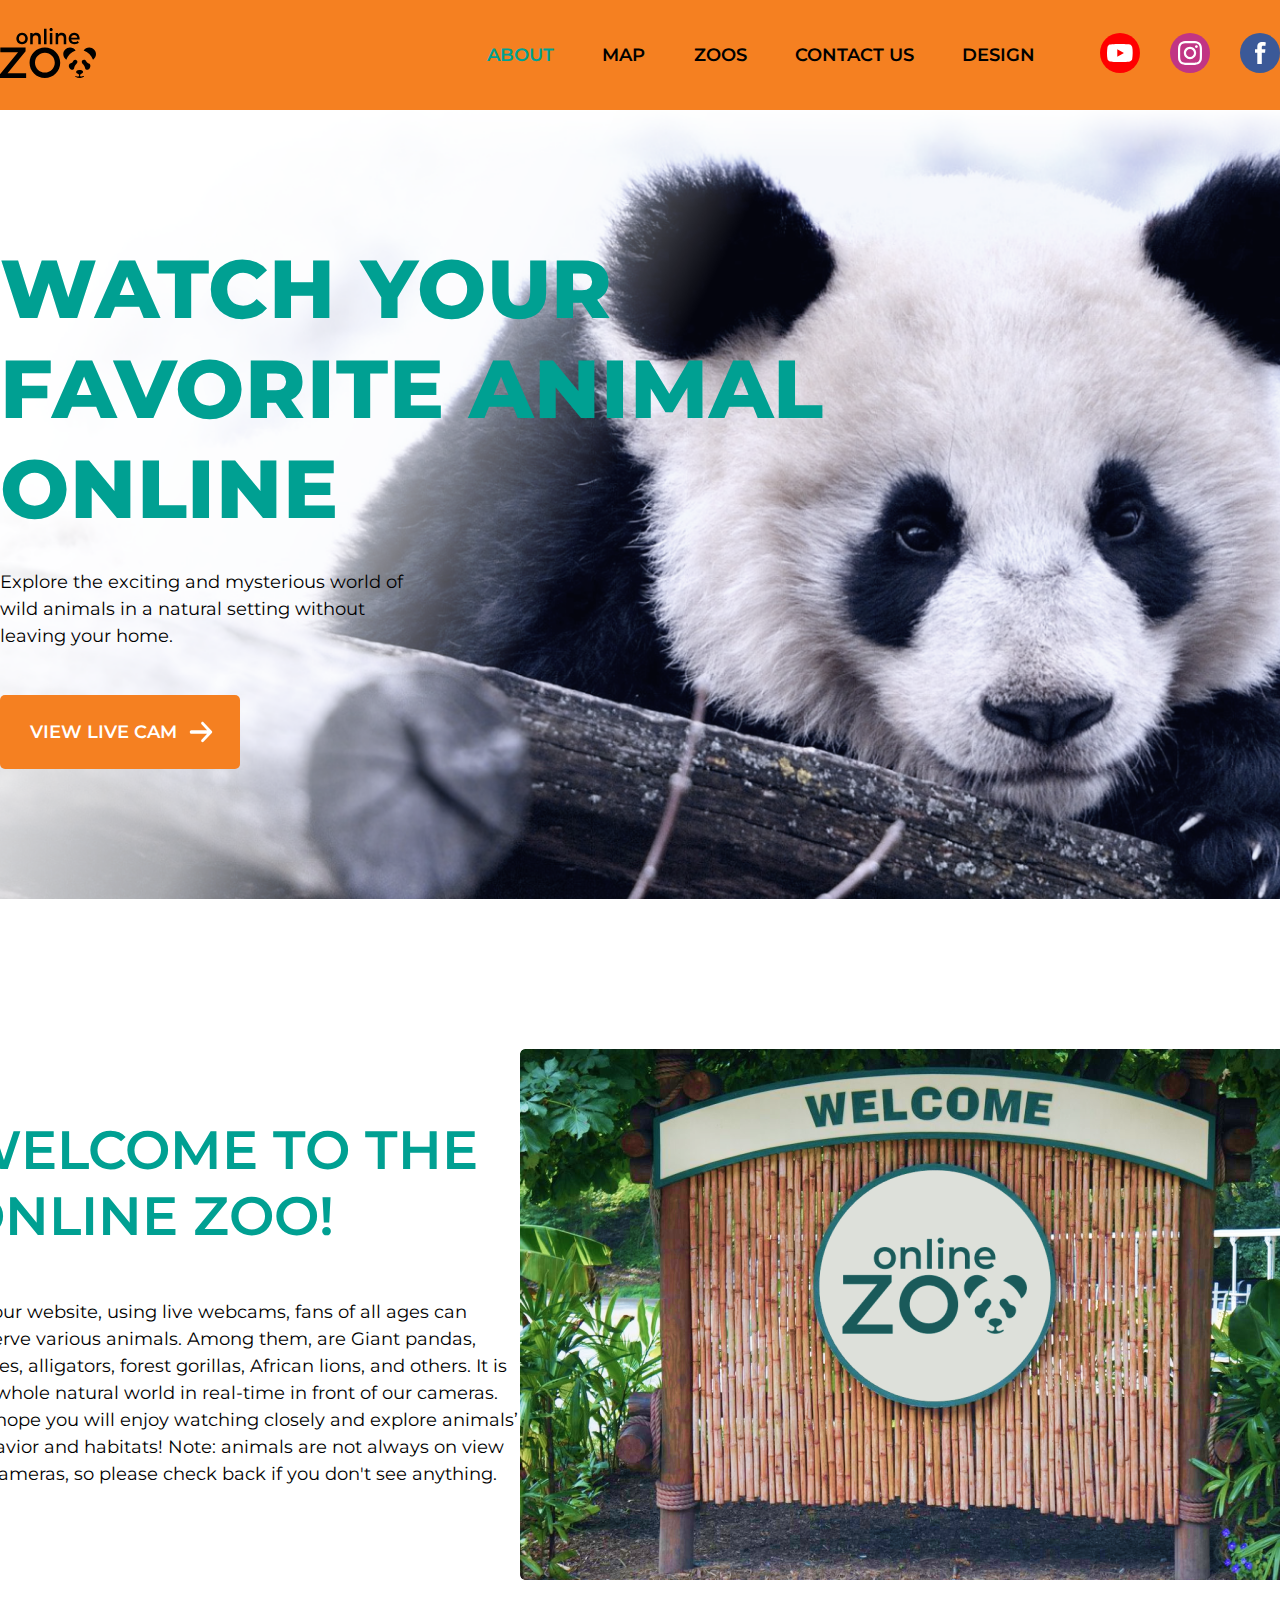
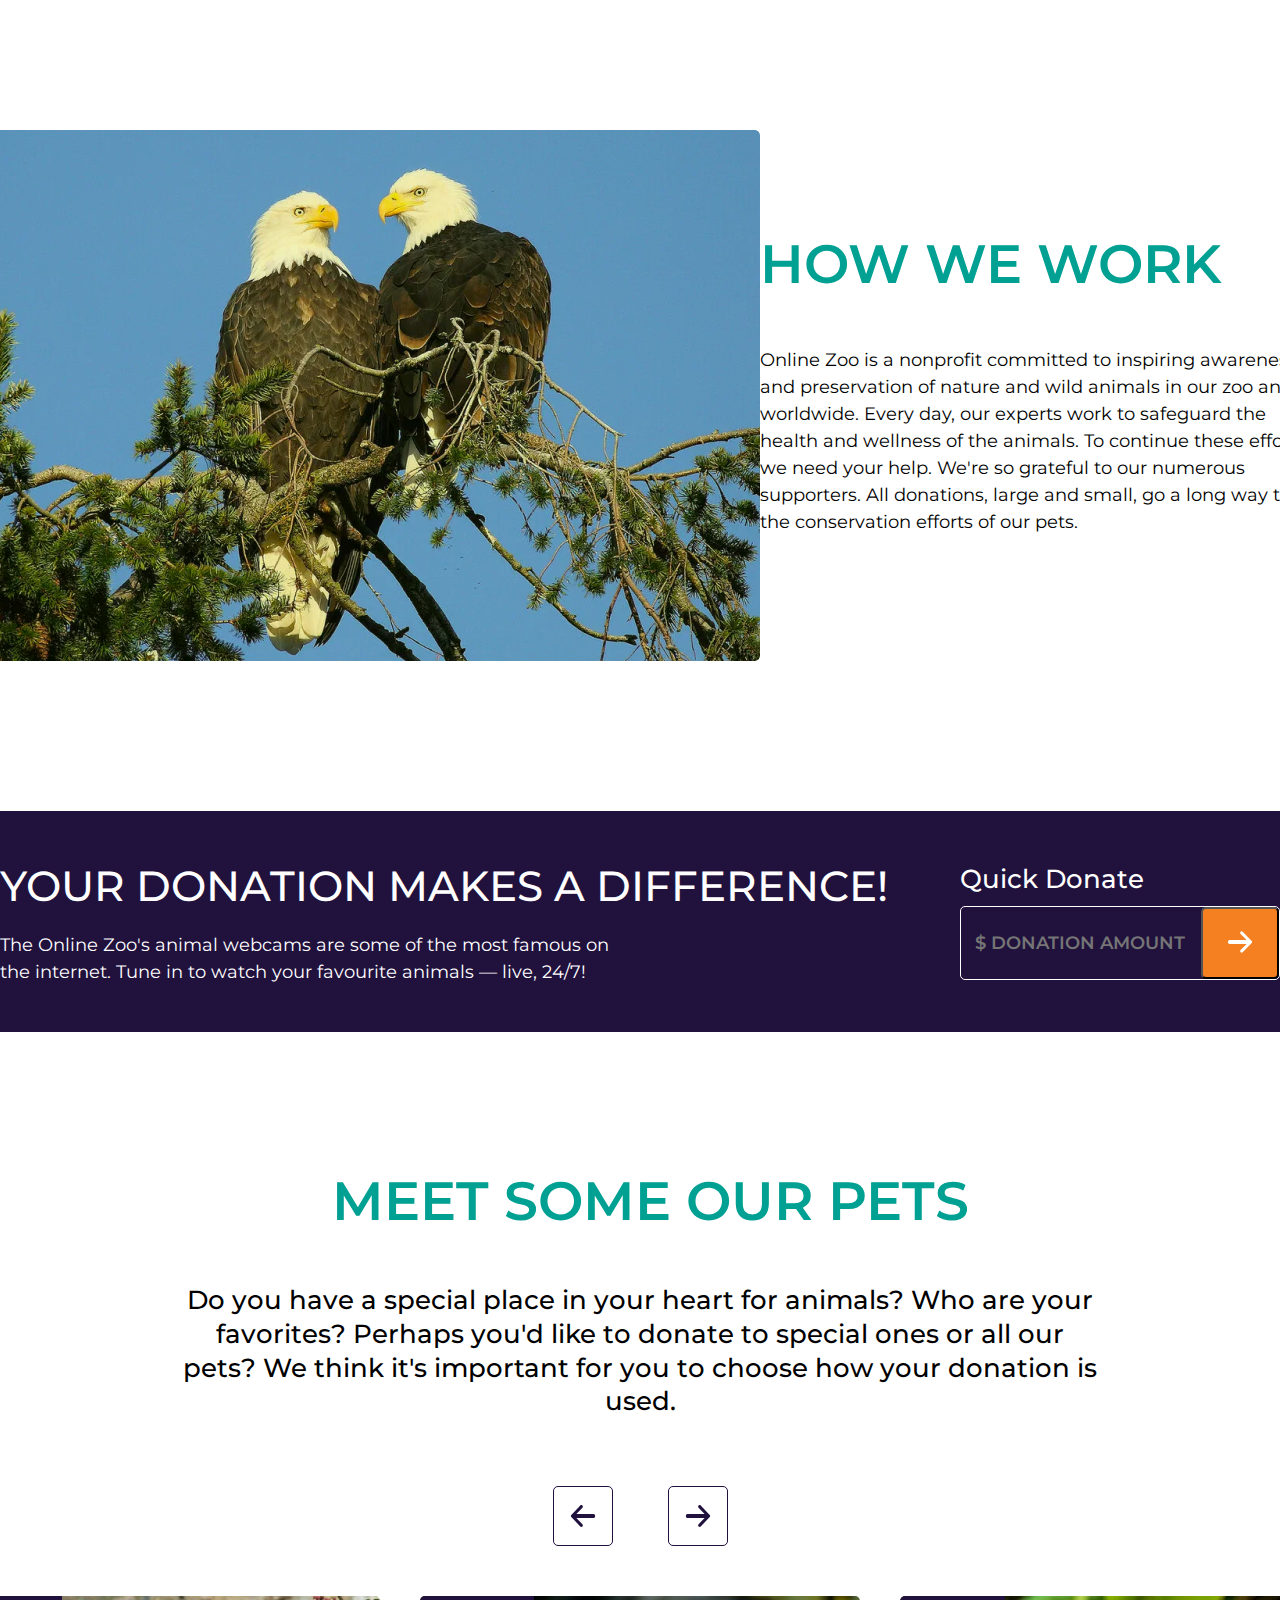
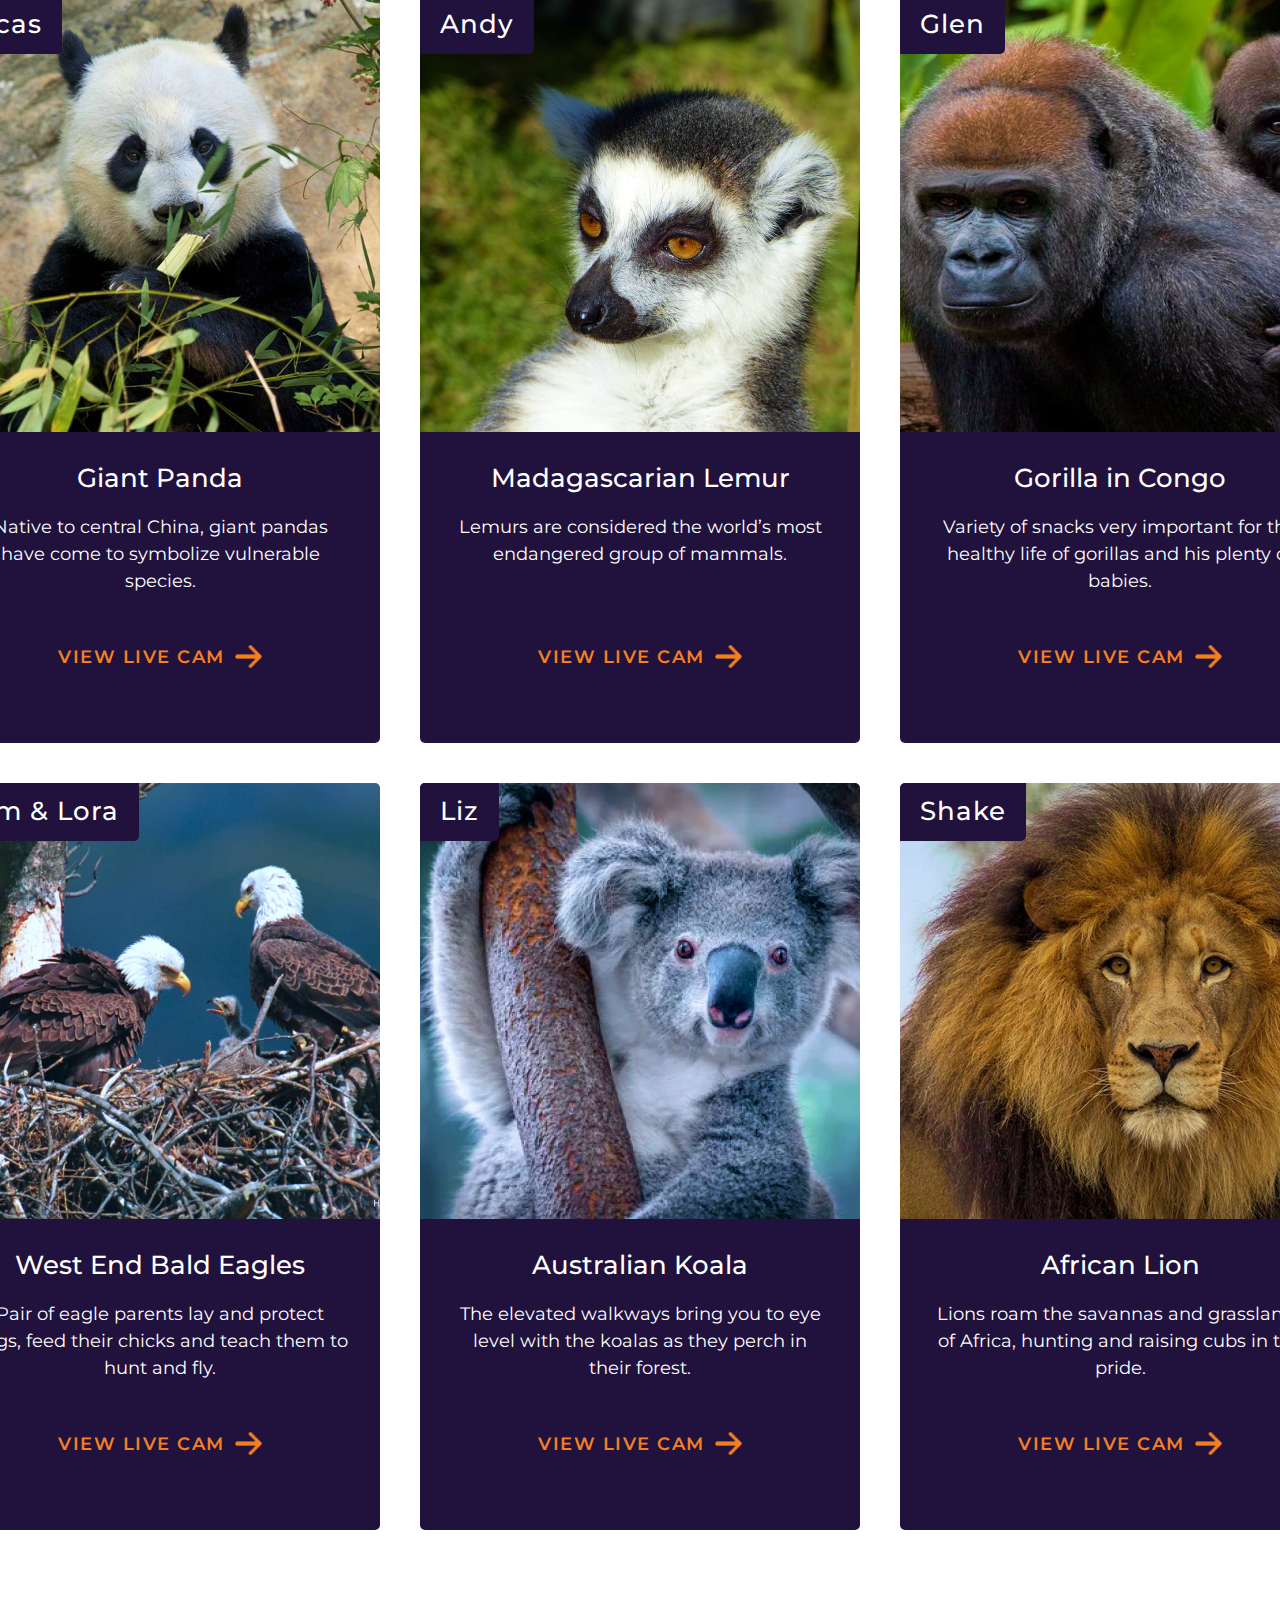
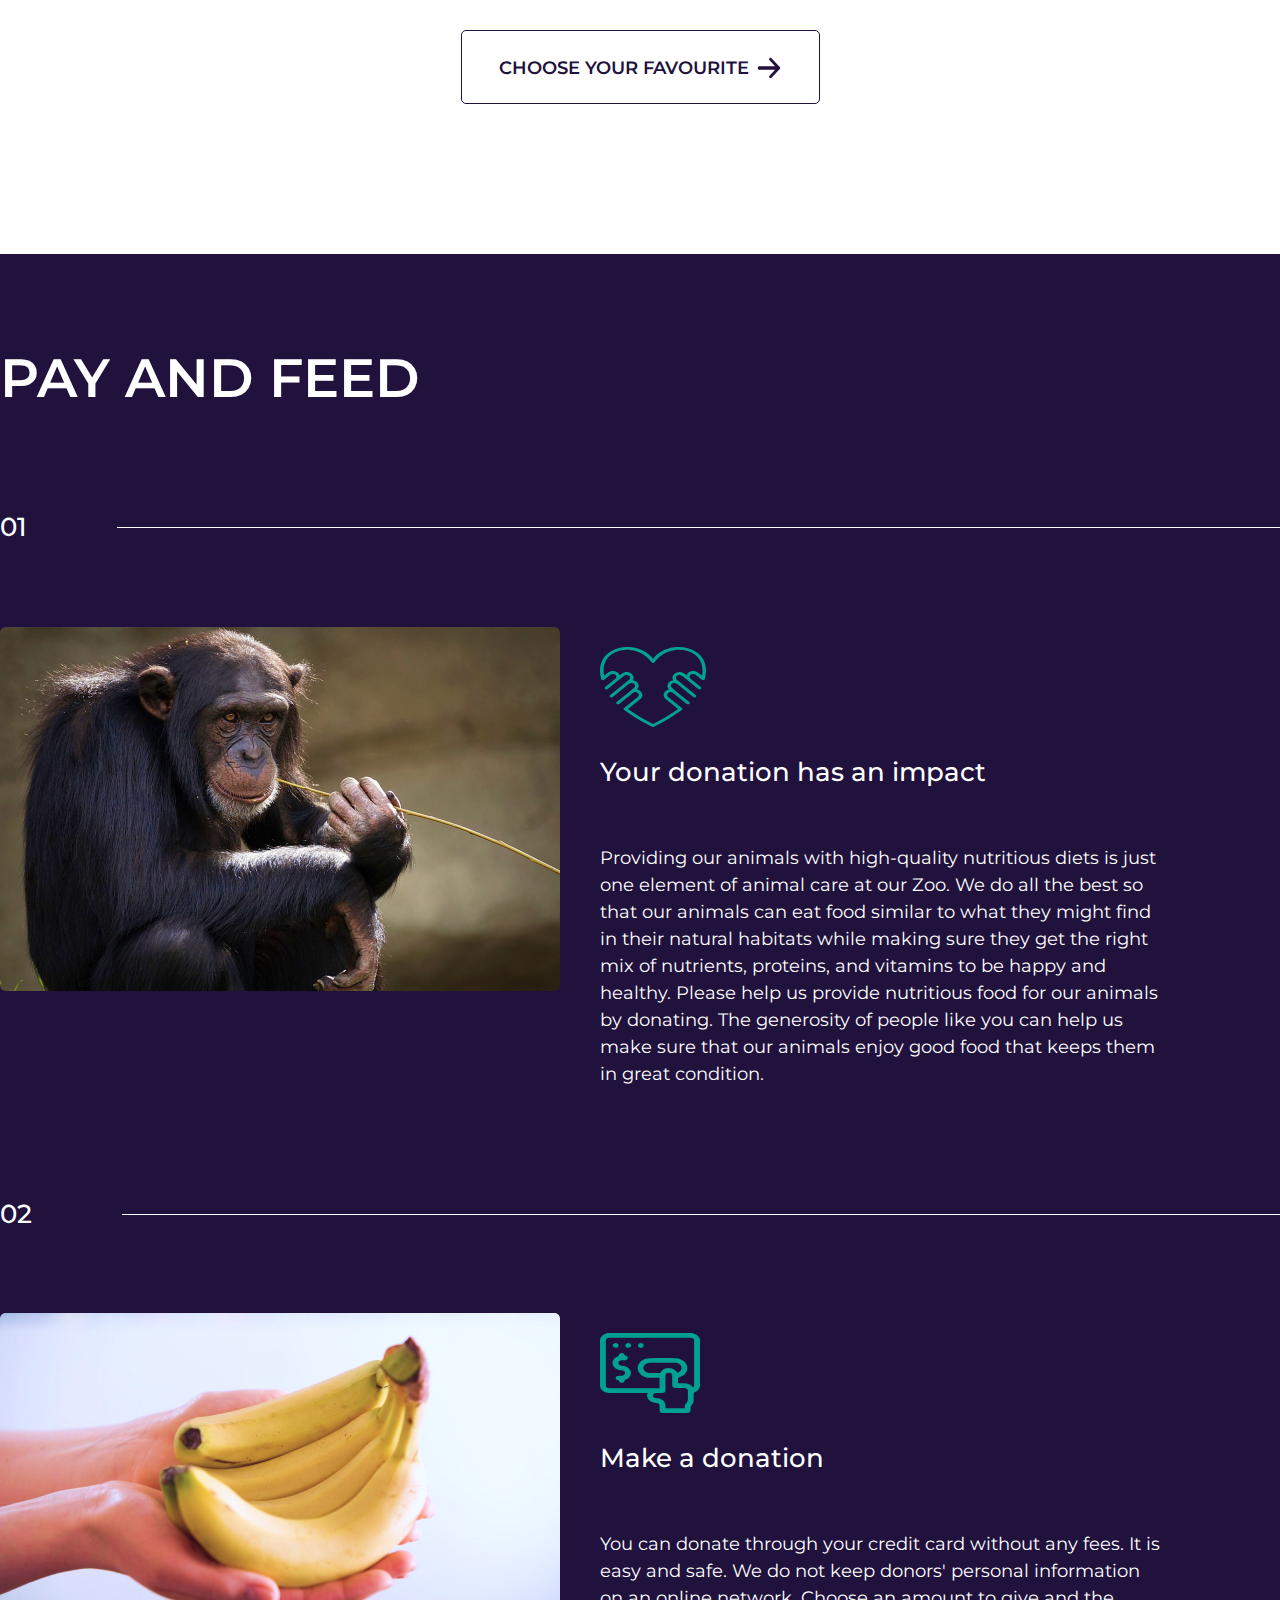
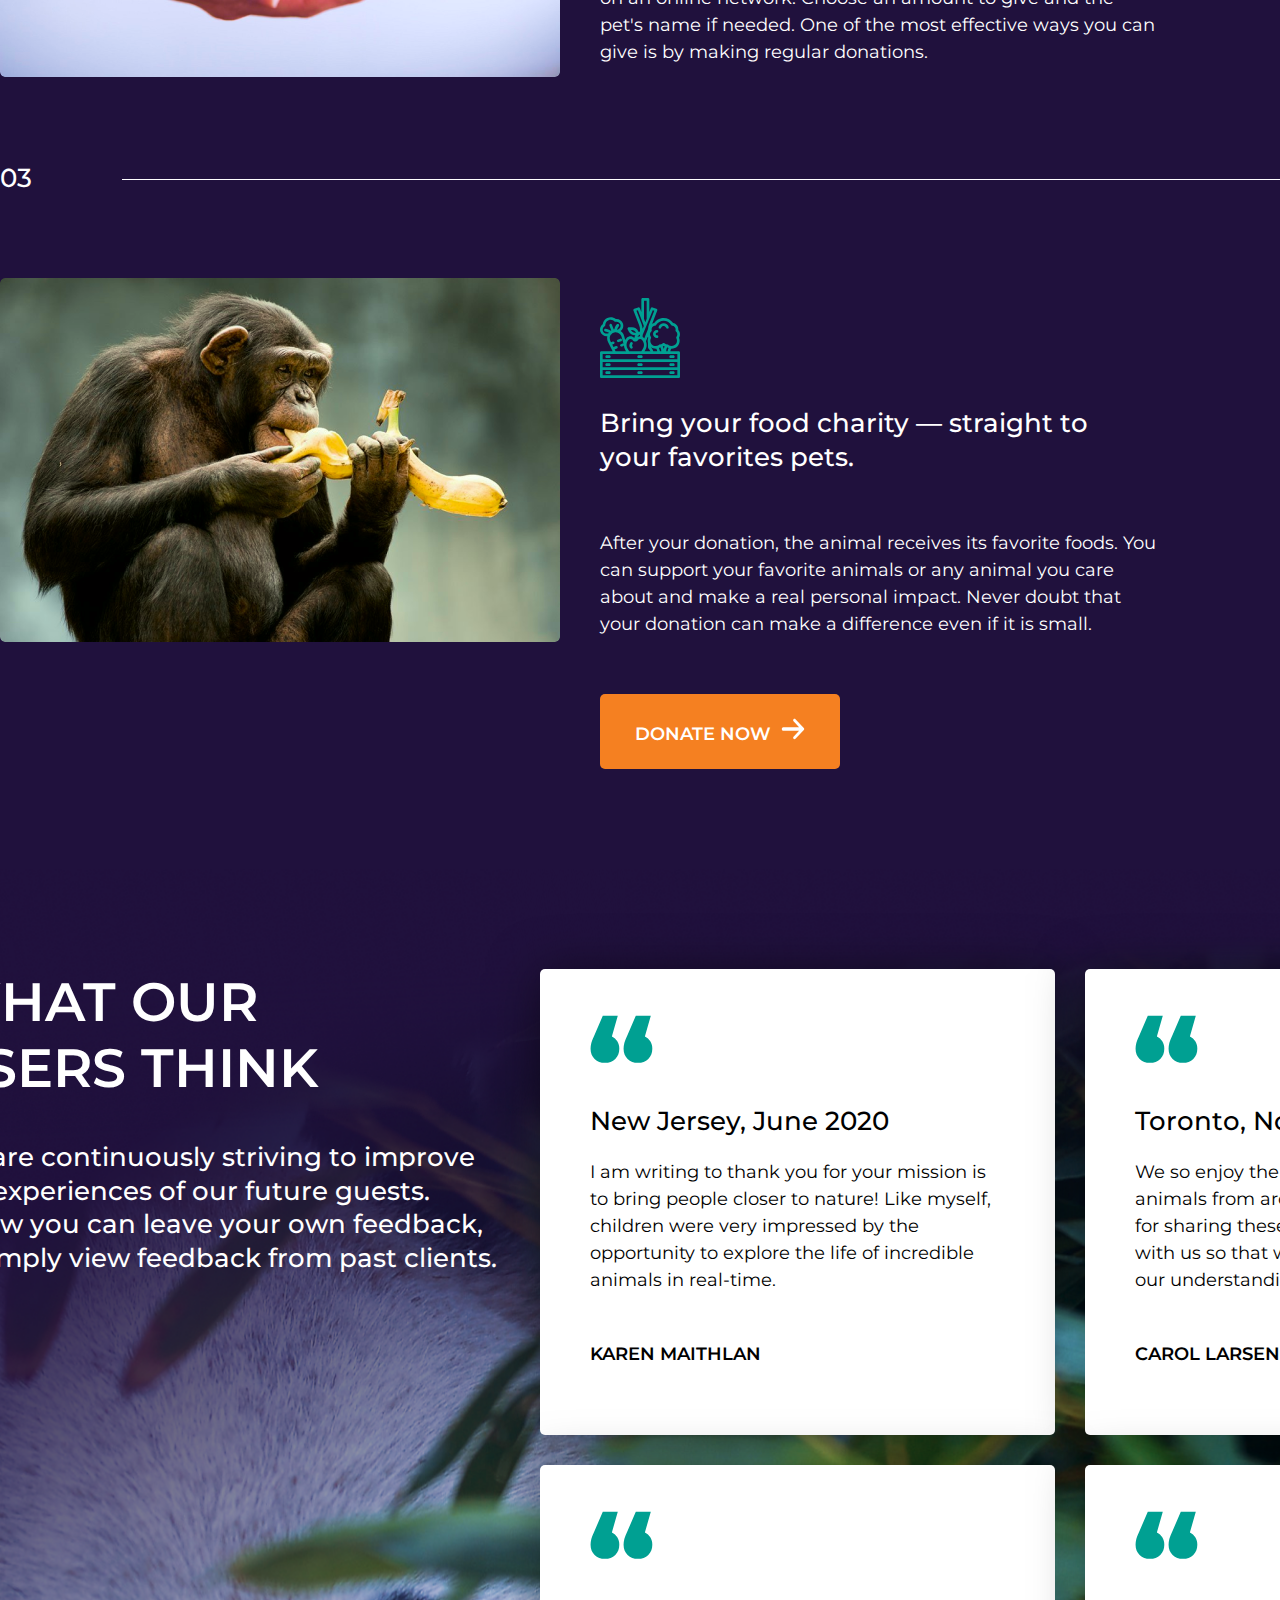
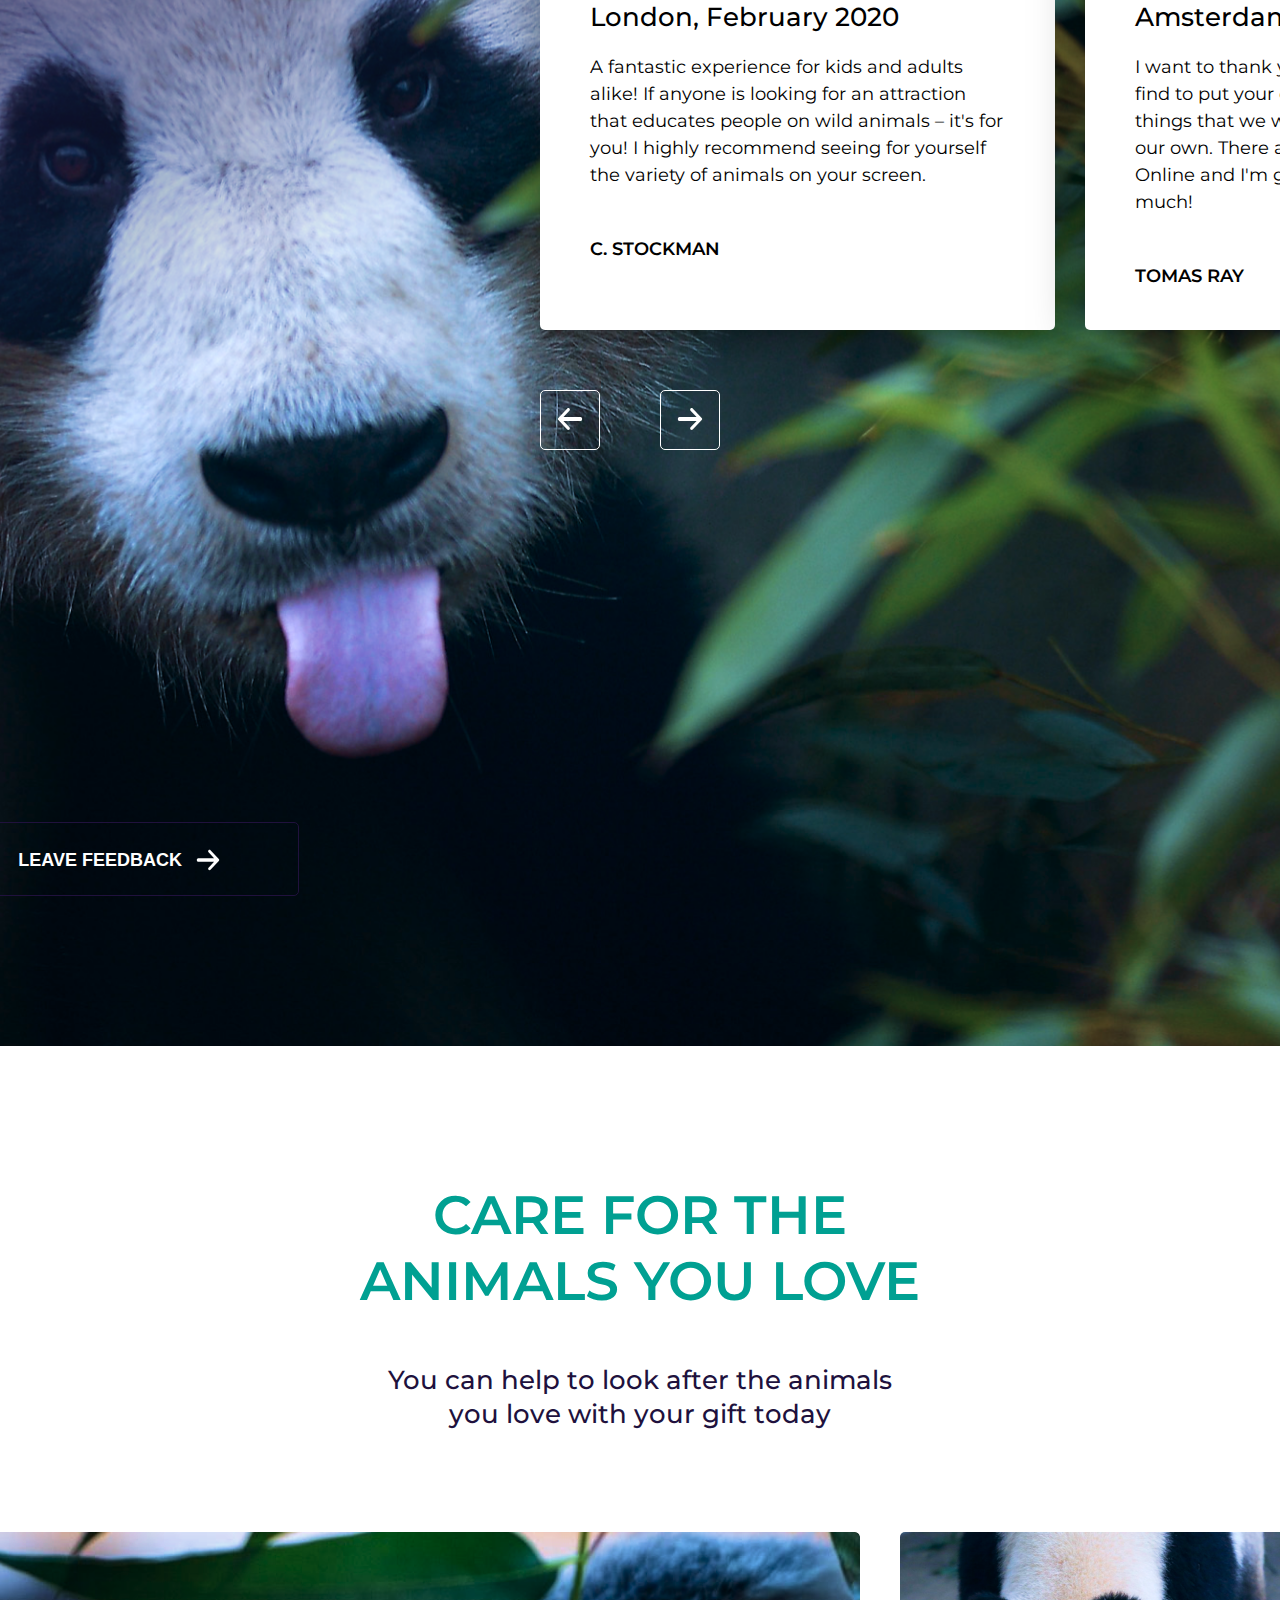
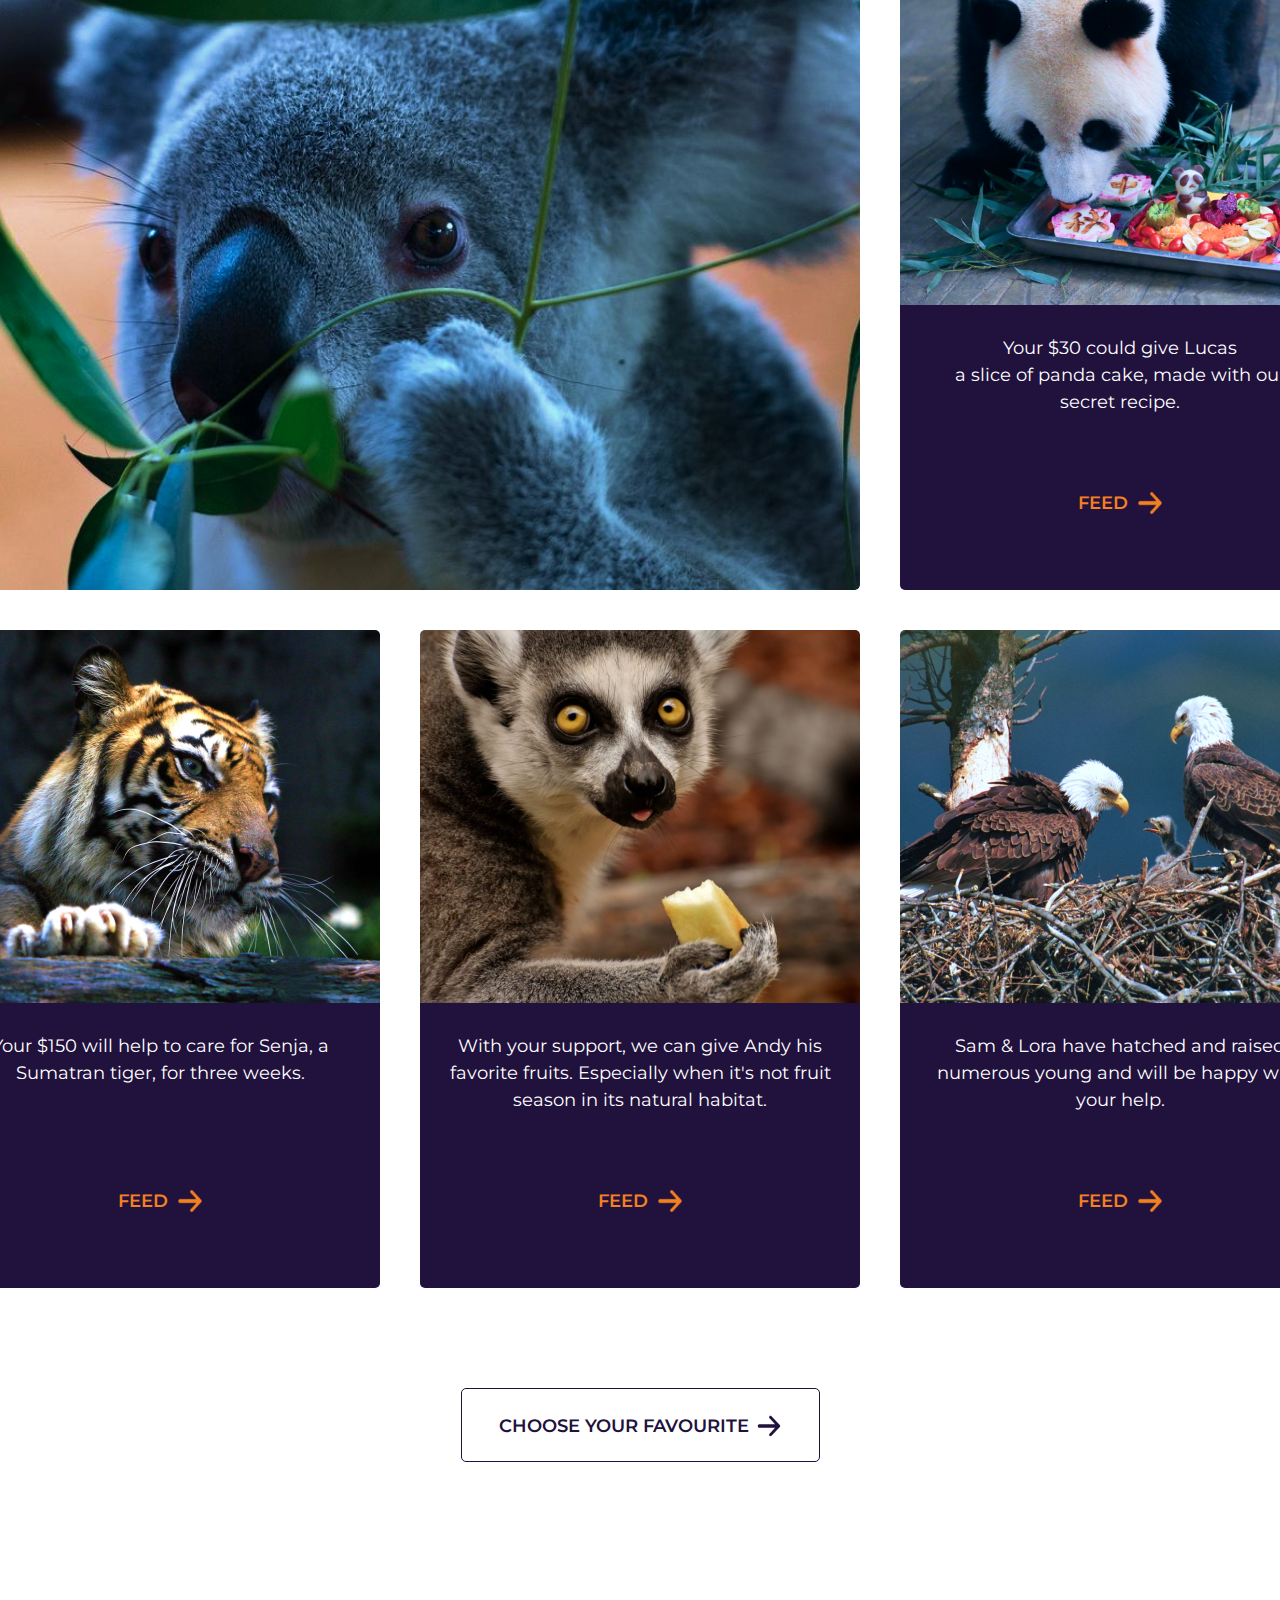
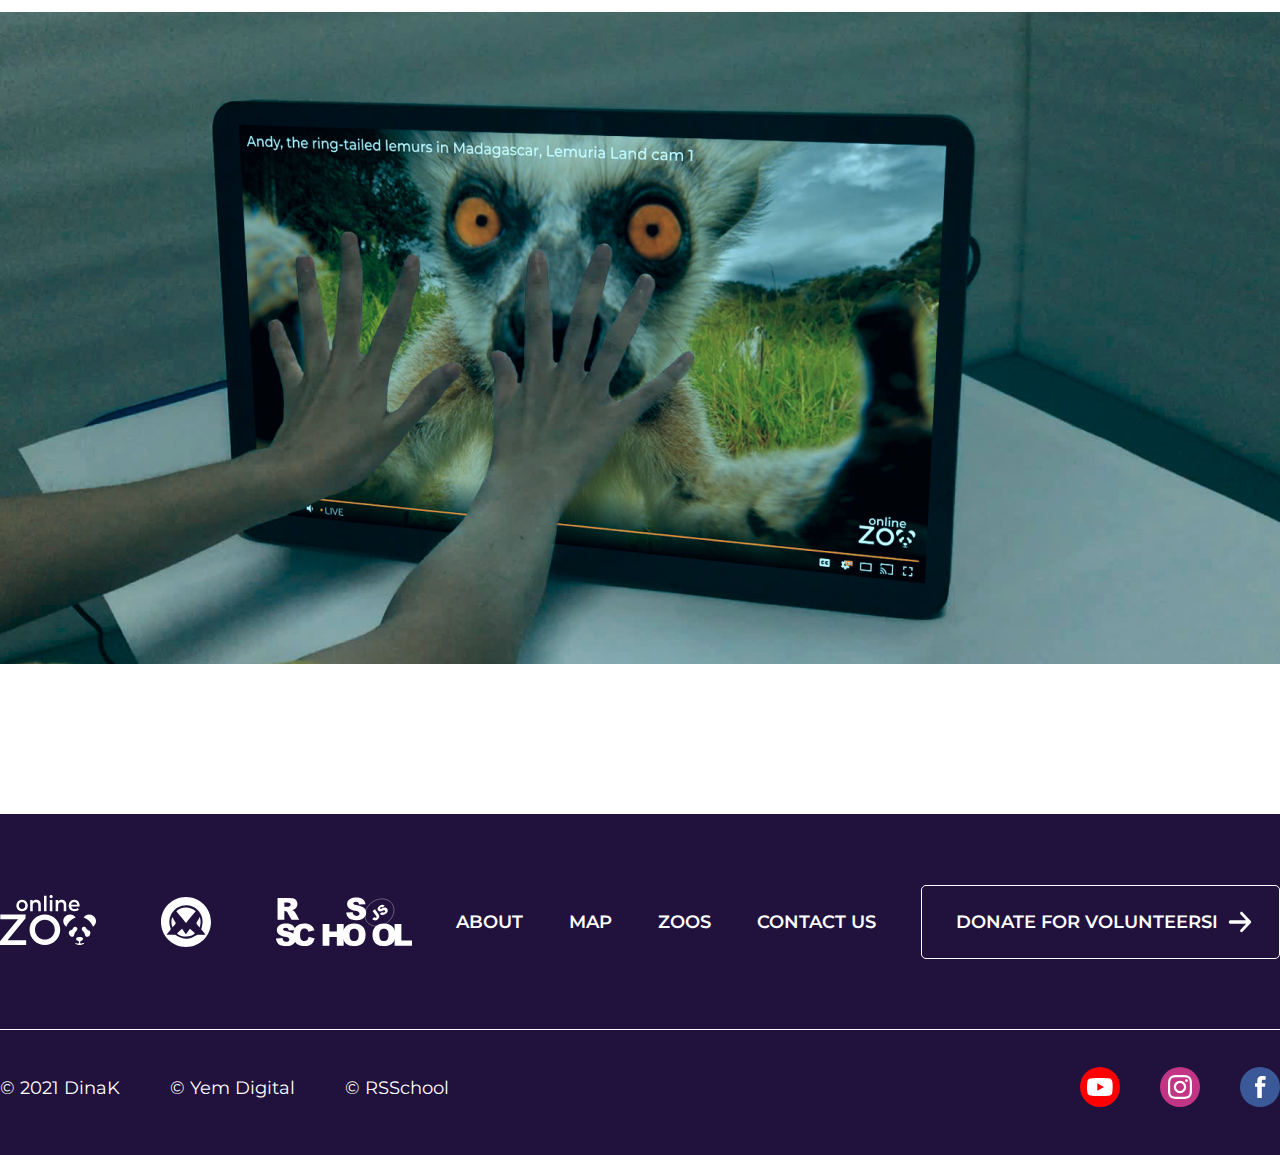
==== index.html @ 67951ae0 "start projeckt" ====
<!DOCTYPE html>
<html lang="en">
<head>
    <meta charset="UTF-8">
    <meta http-equiv="X-UA-Compatible" content="IE=edge">
    <meta name="viewport" content="width=device-width, initial-scale=1.0">
    <title>online-zoo</title>
    <link rel="stylesheet" href="style.css">
    <link href="https://fonts.googleapis.com/css?family=Montserrat:100,100i,200,200i,300,300i,400,400i,500,500i,600,600i,700,700i,800,800i,900,900i&display=swap&subset=cyrillic,cyrillic-ext,latin-ext" rel="stylesheet">
</head>
<body>
    <header class="wrap" id="head">
        <div class="wrapper main_flex flex__jcontent_between flex__align-items_center">
            <div class="logo"><a href="index.html"><img src="assets/Logo.svg" alt="logo-type"></a></div>
            <div class="navigation main_flex flex__jcontent_between flex__align-items_center">
                <nav class="nav-menu">
                    <ul class=" main_flex">
                        <li><a class="active" href="index.html">About</a></li>
                        <li><a href="map.html">map</a></li>
                        <li><a href="zoos.html">Zoos</a></li>
                        <li><a href="contact.html">Contact us</a></li>
                        <li><a href="https://www.figma.com/file/lnK11foY8Aoa6oOlDXovVN/Online-ZOO-Project">Design</a></li>
                    </ul>
                </nav>
                <div class="nav-icons">
                    <ul class="main_flex">
                        <li><a href="https://www.youtube.com/" target="_blank"><img src="assets/YouTube.svg" alt="youtube-icon"></a></li>
                        <li><a href="https://www.instagram.com/" target="_blank"><img src="assets/Instagram.svg" alt="instagram-icon"></a></li>
                        <li><a href="https://www.facebook.com/" target="_blank"><img src="assets/Facebook.svg" alt="facebook-icon"></a></li>
                    </ul>
                </div>
            </div>
            </div>
    </header>


    <section id="favorite-animal-online" class="wrap">
       <div class="wrapper">
           <h1>Online Zoo</h1>
            <h2>Watch your favorite animal online</h2>
            <p class="text-favorite">Explore the exciting and mysterious world of wild animals in a natural setting without leaving your home.</p>
            <a href="zoos.html" class="btn-favorite main_flex__nowrap flex__jcontent_between">VIEW LIVE CAM <img src="assets/arrow-donate.svg" alt="arrow-right"></a>
       </div>
    </section>

    <section id="How-it-works" class="wrap">
        <div class="wrapper">
            <div class="welcome main_flex__nowrap flex__jcontent_between flex__align-items_center">
                <div class="content-work">
                    <h3 class="title-content-work">Welcome to the Online Zoo!</h3>
                    <p class="text-content-work">On our website, using live webcams, fans of all ages can observe various animals. Among them, are Giant pandas, eagles, alligators, forest gorillas, African lions, and others. It is the whole natural world in real-time in front of our cameras. We hope you will enjoy watching closely and explore animals’ behavior and habitats! Note: animals are not always on view on cameras, so please check back if you don't see anything.</p>
                </div>
                <img class="images-welcome" src="assets/welcome.png" alt="welcome">
            </div>
            <div class="work main_flex__nowrap flex__jcontent_between flex__align-items_center">
                <img class="images-work" src="assets/work.png" alt="work">
                <div class="content-work">
                    <h3 class="title-content-work">How we work</h3>
                    <p class="text-content-work">Online Zoo is a nonprofit committed to inspiring awareness and preservation of nature and wild animals in our zoo and worldwide. Every day, our experts work to safeguard the health and wellness of the animals. To continue these efforts, we need your help. We're so grateful to our numerous supporters. All donations, large and small, go a long way to the conservation efforts of our pets.</p>
                </div>
            </div>
        </div>
    </section>

    <section id="donation" class="wrap">
        <div class="wrapper main_flex flex__jcontent_between flex__align-items_center">
            <div class="content-donation main_flex_column">
                <h2 class="title-text-donation">Your donation makes a difference!</h2>
                <p class="content-text-donation">The Online Zoo's animal webcams are some of the most famous on the internet. Tune in to watch your favourite animals — live, 24/7!</p>
            </div>
            <div class="form-donation">
                <h3 class="title-form-donation">Quick Donate</h3>
                <form action="" class="form-donation-input main_flex__nowrap flex__align-items_center">
                    <input type="number" placeholder="$ Donation Amount" name="donate">
                    <button><img src="assets/arrow-donate.svg" alt="arrow-right-donation"></button>
                </form>
            </div>
        </div>
    </section>

    <section id="meet-some" class="wrap">
        <div class="wrapper">
            <div class="text-content main_flex_column flex__align-items_center">
                <h2 class="title-content-meet-some">meet some our Pets</h2>
                <p class="text-content-meet-some">Do you have a special place in your heart for animals? Who are your favorites? Perhaps you'd like to donate to special ones or all our pets? We think it's important for you to choose how your donation is used. </p>
            </div>
            <div class="arrows-nav main_flex flex__jcontent_between">
                <button class="btn-left-mett-some btn-mett-some"><img src="assets/arrow-left-white.svg" alt="arrow left"></button>
                <button class="btn-left-mett-some btn-mett-some"><img src="assets/arrow-right-white.svg" alt="arrow-right"></button>
            </div>
            <div class="content-slide">
                <div class="first-row main_flex__nowrap">
                    <div class="animal-card">
                        <div class="photo-animal">
                            <h4 class="name-animal">Lucas</h4>
                        </div>
                        <div class="content-animal main_flex_column flex__align-items_center">
                            <h4 class="title-content-animal">Giant Panda</h4>
                            <p class="text-content-animal">Native to central China, giant pandas have come to symbolize vulnerable species.</p>
                            <a href="#meet-some" class="link-camera">VIEW LIVE CAM<img src="assets/arrow-right-view.png" alt="arrow-right-view"></a>
                        </div>
                    </div>
                    <div class="animal-card">
                        <div class="photo-animal">
                            <h4 class="name-animal">Andy</h4>
                        </div>
                        <div class="content-animal main_flex_column flex__align-items_center">
                            <h4 class="title-content-animal">Madagascarian Lemur</h4>
                            <p class="text-content-animal">Lemurs are considered the world’s most endangered group of mammals.</p>
                            <a href="#meet-some" class="link-camera">VIEW LIVE CAM<img src="assets/arrow-right-view.png" alt="arrow-right-view"></a>
                        </div>
                    </div>
                    <div class="animal-card">
                        <div class="photo-animal">
                            <h4 class="name-animal">Glen</h4>
                        </div>
                        <div class="content-animal main_flex_column flex__align-items_center">
                            <h4 class="title-content-animal">Gorilla in Congo </h4>
                            <p class="text-content-animal">Variety of snacks very important for the healthy life of gorillas and his plenty of babies.</p>
                            <a href="#meet-some" class="link-camera">VIEW LIVE CAM<img src="assets/arrow-right-view.png" alt="arrow-right-view"></a>
                        </div>
                    </div>
                    <div class="animal-card">
                        <div class="photo-animal">
                            <h4 class="name-animal">Mike</h4>
                        </div>
                        <div class="content-animal main_flex_column flex__align-items_center">
                            <h4 class="title-content-animal">Chinese Alligator</h4>
                            <p class="text-content-animal">From nose to tail, belly to back, hard scales protect this petite alligator.</p>
                            <a href="#meet-some" class="link-camera">VIEW LIVE CAM<img src="assets/arrow-right-view.png" alt="arrow-right-view"></a>
                        </div>
                    </div>
                </div>
                <div class="second-row main_flex__nowrap">
                    <div class="animal-card">
                        <div class="photo-animal">
                            <h4 class="name-animal">Sam & Lora</h4>
                        </div>
                        <div class="content-animal main_flex_column flex__align-items_center">
                            <h4 class="title-content-animal">West End Bald Eagles</h4>
                            <p class="text-content-animal">Pair of eagle parents lay and protect eggs, feed their chicks and teach them to hunt and fly.</p>
                            <a href="#meet-some" class="link-camera">VIEW LIVE CAM<img src="assets/arrow-right-view.png" alt="arrow-right-view"></a>
                        </div>
                    </div>
                    <div class="animal-card">
                        <div class="photo-animal">
                            <h4 class="name-animal">Liz</h4>
                        </div>
                        <div class="content-animal main_flex_column flex__align-items_center">
                            <h4 class="title-content-animal">Australian Koala</h4>
                            <p class="text-content-animal">The elevated walkways bring you to eye level with the koalas as they perch in their forest.</p>
                            <a href="#meet-some" class="link-camera">VIEW LIVE CAM<img src="assets/arrow-right-view.png" alt="arrow-right-view"></a>
                        </div>
                    </div>
                    <div class="animal-card">
                        <div class="photo-animal">
                            <h4 class="name-animal">Shake</h4>
                        </div>
                        <div class="content-animal main_flex_column flex__align-items_center">
                            <h4 class="title-content-animal">African Lion</h4>
                            <p class="text-content-animal">Lions roam the savannas and grasslands of Africa, hunting and raising cubs in the pride.</p>
                            <a href="#meet-some" class="link-camera">VIEW LIVE CAM<img src="assets/arrow-right-view.png" alt="arrow-right-view"></a>
                        </div>
                    </div>
                    <div class="animal-card">
                        <div class="photo-animal">
                            <h4 class="name-animal">Senja</h4>
                        </div>
                        <div class="content-animal main_flex_column flex__align-items_center">
                            <h4 class="title-content-animal">Sumatran</h4>
                            <p class="text-content-animal">Sumatran Tigers are the smallest of the five sub-species, and are found in Indonesia.</p>
                            <a href="#meet-some" class="link-camera">VIEW LIVE CAM<img src="assets/arrow-right-view.png" alt="arrow-right-view"></a>
                        </div>
                    </div>
                </div>
            </div>
            <a href="map.html" class="link-choose-favor main_flex__nowrap flex__jcontent_center flex__align-items_center">choose your favourite<img src="assets/arrow-right-white.svg" alt="arrow-right"></a>
        </div>
    </section> 

    <section id="Pay-and-feed" class="wrap">
        <div class="wrapper main_flex_column">
            <h2 class="title-pay-and-feed">PAY AND FEED</h2>
            <div class="number-donate main_flex__nowrap flex__align-items_center">
                <div class="number">01</div>
                <div class="line-donate flex__flex-grow_01"></div>
            </div>
            <div class="donate-block-1 main_flex flex__jcontent_between">
                <div class="photo-pay-donate"></div>
                <div class="content-pay-donate main_flex_column flex__align-items_start">
                    <div class="icon-pay-donate"><img src="assets/vector-pay-donate1.svg" alt="serdce"></div>
                    <h4 class="title-pay-donate">Your donation has an impact</h4>
                    <p class="text-pay-donate">Providing our animals with high-quality nutritious diets is just one element of animal care at our Zoo. We do all the best so that our animals can eat food similar to what they might find in their natural habitats while making sure they get the right mix of nutrients, proteins, and vitamins to be happy and healthy. Please help us provide nutritious food for our animals by donating. The generosity of people like you can help us make sure that our animals enjoy good food that keeps them in great condition.</p>
                </div>
            </div>

            <div class="number-donate main_flex__nowrap flex__align-items_center">
                <div class="number">02</div>
                <div class="line-donate flex__flex-grow_01"></div>
            </div>
            <div class="donate-block-2 main_flex flex__jcontent_between">
                <div class="photo-pay-donate"></div>
                <div class="content-pay-donate main_flex_column flex__align-items_start">
                    <div class="icon-pay-donate"><img src="assets/vector-pay-donate2.svg" alt="serdce"></div>
                    <h4 class="title-pay-donate">Make a donation</h4>
                    <p class="text-pay-donate">You can donate through your credit card without any fees. It is easy and safe. We do not keep donors' personal information on an online network. Choose an amount to give and the pet's name if needed. One of the most effective ways you can give is by making regular donations.</p>
                </div>
            </div>

            <div class="number-donate main_flex__nowrap flex__align-items_center">
                <div class="number">03</div>
                <div class="line-donate flex__flex-grow_01"></div>
            </div>
            <div class="donate-block-3 main_flex flex__jcontent_between">
                <div class="photo-pay-donate"></div>
                <div class="content-pay-donate main_flex_column flex__align-items_start">
                    <div class="icon-pay-donate"><img src="assets/vector-pay-donate3.svg" alt="serdce"></div>
                    <h4 class="title-pay-donate">Bring your food charity — straight to<br> your favorites pets.</h4>
                    <p class="text-pay-donate">After your donation, the animal receives its favorite foods. You can support your favorite animals or any animal you care about and make a real personal impact. Never doubt that your donation can make a difference even if it is small.</p>
                    <a href="" class="link-pay-donate">donate now<img src="assets/arrow-donate.svg" alt="arrow donate"></a>
                </div>
            </div>
            
        </div>
    </section>

    <section id="what-our-users-think" class="wrap">
        <div class="wrapper main_flex__nowrap">
            <div class="content-what-our main_flex_column">
                <h2 class="title-content-what-our">what our users think</h2>
                <p class="text-content-what-our">We are continuously striving to improve the experiences of our future guests. Below you can leave your own feedback, or simply view feedback from past clients.</p>
                <button class='btn-our main_flex flex__align-items_center'>leave feedback<img src="assets/arrow-right-white2.svg" alt=""></button>
            </div>
            <div class="testimonials-cards main_flex_column">
                <div class="row-tesmodials main_flex__nowrap">
                    <div class="testimonials-card">
                        <div class="vector-tesmodials"><img src="assets/vector-tesmodials.svg" alt=""></div>
                        <h4 class="title-tesmodials">New Jersey, June 2020</h4>
                        <p class="text-content-tesmodials">I am writing to thank you for your mission is to bring people closer to nature! Like myself, children were very impressed by the opportunity to explore the life of incredible animals in real-time.</p>
                        <h5 class="autor-tesmodials">Karen Maithlan</h5>
                    </div>
                    <div class="testimonials-card">
                        <div class="vector-tesmodials"><img src="assets/vector-tesmodials.svg" alt=""></div>
                        <h4 class="title-tesmodials">Toronto, November 2020</h4>
                        <p class="text-content-tesmodials">We so enjoy the ever-evolving selection of animals from around the globe. THANK YOU for sharing these fascinating animal friends with us so that we may learn and increase our understanding of the animal kingdom.</p>
                        <h5 class="autor-tesmodials">Carol Larsen</h5>
                    </div>
                </div>
                <div class="row-tesmodials main_flex__nowrap">
                    <div class="testimonials-card">
                        <div class="vector-tesmodials"><img src="assets/vector-tesmodials.svg" alt=""></div>
                        <h4 class="title-tesmodials">London, February 2020</h4>
                        <p class="text-content-tesmodials">A fantastic experience for kids and adults alike! If anyone is looking for an attraction that educates people on wild animals – it's for you! I highly recommend seeing for yourself the variety of animals on your screen.</p>
                        <h5 class="autor-tesmodials">C. Stockman</h5>
                    </div>
                    <div class="testimonials-card">
                        <div class="vector-tesmodials"><img src="assets/vector-tesmodials.svg" alt=""></div>
                        <h4 class="title-tesmodials">Amsterdam, June 2020</h4>
                        <p class="text-content-tesmodials">I want to thank you for the amazing sites you find to put your cameras to let each of us see things that we would probably never see on our own. There are so many positives on Zoo Online and I'm grateful for it. Thank you so much!</p>
                        <h5 class="autor-tesmodials">Tomas Ray</h5>
                    </div>
                </div>
                <div class="arrows-nav-what-our main_flex__nowrap flex__jcontent_between">
                    <button class="btn-left-what-our btn-what-our"><img src="assets/arrow-right-white2.svg" alt="arrow left"></button>
                    <button class="btn-left-what-our btn-what-our"><img src="assets/arrow-left-white2.svg" alt="arrow-right"></button>
                </div>
            </div>
        </div>
    </section>

    <section id="Care-fro-animals-love" class="wrap">
        <div class="wrapper main_flex_column flex__align-items_center">
            <h2 class="title-animals-love">care for the animals you love </h2>
            <p class="text-content-animals-love">You can help to look after the animals you love with your gift today</p>
            <div class="donate-card-wrap main_flex">
                <div class="donate-card-big"></div>
                    <div class="donate-card donate-card1">
                        <div class="photo-animal-donate"></div>
                        <div class="content-animal-donate main_flex_column flex__jcontent_between">
                            <p class="text-content-animal-donate">Your $30 could give Lucas <br> a slice of panda cake, made with our secret recipe.</p>
                            <a href="#" class="link-camera-donate main_flex flex__align-content_center flex__jcontent_center">feed<img src="assets/arrow-right-view.png" alt="arrow-right-view"></a>
                            <a href="zoos-panda.html" class="link-page-animals"></a>
                        </div>
                    </div>
                    <div class="donate-card donate-card2">
                        <div class="photo-animal-donate"></div>
                        <div class="content-animal-donate main_flex_column flex__jcontent_between">
                            <p class="text-content-animal-donate"> Your $150 will help to care for Senja, a Sumatran tiger, for three weeks.</p>
                            <a href="#" class="link-camera-donate main_flex flex__align-content_center flex__jcontent_center">feed<img src="assets/arrow-right-view.png" alt="arrow-right-view"></a>
                            <a href="zoos-tiger.html" class="link-page-animals"></a>
                        </div>
                    </div>
                    <div class="donate-card donate-card3">
                        <div class="photo-animal-donate"></div>
                        <div class="content-animal-donate main_flex_column flex__jcontent_between">
                            <p class="text-content-animal-donate">With your support, we can give Andy his favorite fruits. Especially when it's not fruit season in its natural habitat.</p>
                            <a href="#" class="link-camera-donate main_flex flex__align-content_center flex__jcontent_center">feed<img src="assets/arrow-right-view.png" alt="arrow-right-view"></a>
                            <a href="zoos-lemur.html" class="link-page-animals"></a>
                        </div>
                    </div>
                    <div class="donate-card donate-card4">
                        <div class="photo-animal-donate"></div>
                        <div class="content-animal-donate main_flex_column flex__jcontent_between">
                            <p class="text-content-animal-donate">Sam & Lora have hatched and raised numerous young and will be happy with your help. </p>
                            <a href="#" class="link-camera-donate main_flex flex__align-content_center flex__jcontent_center">feed<img src="assets/arrow-right-view.png" alt="arrow-right-view"></a>
                            <a href="zoos-eagles.html" class="link-page-animals"></a>
                        </div>
                    </div>
            </div>
            <a href="map.html" class="link-choose-favor btn-donate main_flex__nowrap flex__jcontent_center flex__align-items_center">choose your favourite<img src="assets/arrow-right-white.svg" alt="arrow-right"></a>
            <div class="touch-animal"></div>
            
        </div>
    </section>

    <footer class="wrap">
        <div class="wrapper">
            <div class="top-panel main_flex__nowrap flex__jcontent_between flex__align-items_center">
                <div class="foot-logo main_flex__nowrap flex__jcontent_between flex__align-items_center">
                    <a href="#head"><img src="assets/Logo-foot.svg" alt="logo-online-zoo"></a>
                    <img src="assets/Yem Digital.svg" alt="logo yem-digital" title="Yem Digital">
                    <img src="assets/rs_school_js logo.svg" alt="logo rs-school" class="rs-sc-logo" title="Rolling Scopes School">
                </div>
                <div class="nav-menu-foot">
                    <ul class=" main_flex__nowrap">
                        <li><a href="#head">About</a></li>
                        <li><a href="map.html">map</a></li>
                        <li><a href="zoos.html">Zoos</a></li>
                        <li><a href="contact.html">Contact us</a></li>
                    </ul>
                </div>
                <button class="donate main_flex__nowrap flex__jcontent_between flex__align-items_center">donate for volunteersi<img src="assets/arrow-donate.svg" alt="arrow-right"></button>
            </div>
            <div class="foot-line main_flex flex__align-items_center"></div>
            <div class="bottom-panel main_flex flex__jcontent_between flex__align-items_center">
                <div class="copiryte main_flex">
                    <p class="copiryte-text">© 2021 DinaK</p>
                    <p class="copiryte-text">© Yem Digital</p>
                    <p class="copiryte-text">© RSSchool</p>
                </div>
                <div class="nav-icons-foot">
                    <ul class="main_flex">
                        <li><a href="https://www.youtube.com/" target="_blank"><img src="assets/YouTube.svg" alt="youtube-icon"></a></li>
                        <li><a href="https://www.instagram.com/" target="_blank"><img src="assets/Instagram.svg" alt="instagram-icon"></a></li>
                        <li><a href="https://www.facebook.com/" target="_blank"><img src="assets/Facebook.svg" alt="facebook-icon"></a></li>
                    </ul>
                </div>
            </div>
        </div>
    </footer>

        







    <script src="script.js"></script>
</body>
</html>
---- style.css ----
@font-face {
    font-family: "Lato";
    src: url("../fonts/Lato-Bold.eot");
    src: url("../fonts/Lato-Bold.eot?#iefix") format("embedded-opentype"),
      url("../fonts/Lato-Bold.woff2") format("woff2"),
      url("../fonts/Lato-Bold.woff") format("woff"),
      url("../fonts/Lato-Bold.ttf") format("truetype"),
      url("../fonts/Lato-Bold.svg#Lato-Bold") format("svg");
    font-weight: bold;
    font-style: normal;
  }
 
  /*Flex Framework*/
  .main_flex {
      display: flex;
      display: -webkit-flex;
      -webkit-flex-flow: row wrap;
      flex-flow: row wrap;
    }
    
    .main_flex_rev {
      display: flex;
      display: -webkit-flex;
      -webkit-flex-flow: row-reverse wrap;
      flex-flow: row-reverse wrap;
    }
    
    .main_flex__nowrap {
      display: flex;
      display: -webkit-flex;
      -webkit-flex-flow: row nowrap;
      flex-flow: row nowrap;
    }
    
    .main_flex_column {
      display: flex;
      display: -webkit-flex;
      -webkit-flex-flow: column wrap;
      flex-flow: column wrap;
    }
    .main_flex_column_nw {
      display: flex;
      display: -webkit-flex;
      -webkit-flex-flow: column nowrap;
      flex-flow: column nowrap;
    }
    .flex__auto {
      flex: auto;
      -webkit-flex: auto;
      -ms-flex: auto;
    }
    
    .flex__jcontent_between {
      justify-content: space-between;
      -webkit-justify-content: space-between;
    }
    
    .flex__jcontent_start {
      justify-content: flex-start;
      -webkit-justify-content: flex-start;
    }
    
    .flex__jcontent_end {
      justify-content: flex-end;
      -webkit-justify-content: flex-end;
    }
    
    .flex__jcontent_center {
      justify-content: center;
      -webkit-justify-content: center;
    }
    
    .flex__jcontent_around {
      justify-content: space-around;
      -webkit-justify-content: space-around;
    }
    
    .flex__align-items_start {
      align-items: flex-start;
      -webkit-align-items: flex-start;
    }
    
    .flex__align-items_end {
      align-items: flex-end;
      -webkit-align-items: flex-end;
    }
    
    .flex__align-items_baseline {
      align-items: baseline;
      -webkit-align-items: baseline;
    }
    
    .flex__align-items_stretch {
      align-items: stretch;
      -webkit-align-items: stretch;
    }
    
    .flex__align-items_center {
      align-items: center;
      -webkit-align-items: center;
    }
    
    .flex__align-content_flex-start {
      align-content: flex-start;
      -webkit-align-content: flex-start;
    }
    
    .flex__align-content_flex-end {
      align-content: flex-end;
      -webkit-align-content: flex-end;
    }
    
    .flex__align-content_space-between {
      align-content: space-between;
      -webkit-align-content: space-between;
    }
    
    .flex__align-content_center {
      align-content: center;
      -webkit-align-content: center;
    }
    
    .flex__align-content_space-around {
      align-content: space-around;
      -webkit-align-content: space-around;
    }
    
    .flex__align-content_stretch {
      align-content: stretch;
      -webkit-align-content: stretch;
    }
    
    .flex__flex-grow_01 {
      flex-grow: 1;
      -webkit-flex-grow: 1;
    }
    
    .flex__flex-grow_02 {
      flex-grow: 2;
      -webkit-flex-grow: 2;
    }
    
    .flex__flex-grow_03 {
      flex-grow: 3;
      -webkit-flex-grow: 3;
    }
    
    .flex__flex-grow_04 {
      flex-grow: 4;
      -webkit-flex-grow: 4;
    }
    
    .flex__order_01 {
      order: 1;
      -webkit-order: 1;
    }
    
    .flex__order_02 {
      order: 2;
      -webkit-order: 2;
    }
    
    .flex__order_03 {
      order: 3;
      -webkit-order: 3;
    }
    
    .flex__order_04 {
      order: 4;
      -webkit-order: 4;
    }
    
    .flex__order_05 {
      order: 5;
      -webkit-order: 5;
    }
    
    .flex__order_06 {
      order: 6;
      -webkit-order: 6;
    }
    /*Flex Framework_end*/
    
    /* Reset */
    html,
    body,
    div,
    span,
    applet,
    object,
    iframe,
    h1,
    h2,
    h3,
    h4,
    h5,
    h6,
    p,
    blockquote,
    pre,
    a,
    abbr,
    acronym,
    address,
    big,
    cite,
    code,
    del,
    dfn,
    em,
    font,
    img,
    ins,
    kbd,
    q,
    s,
    samp,
    small,
    strike,
    strong,
    sub,
    sup,
    tt,
    var,
    b,
    u,
    i,
    center,
    dl,
    dt,
    dd,
    ol,
    ul,
    li,
    fieldset,
    form,
    label,
    legend,
    table,
    caption,
    tbody,
    tfoot,
    thead,
    tr,
    th,
    td {
      background: none repeat scroll 0 0 transparent;
      border: 0 none;
      font-size: 100%;
      outline: 0 none;
      vertical-align: baseline;
      margin: 0;
      padding: 0;
    }
    table {
      border-collapse: collapse;
      border-spacing: 0;
    }
    address,
    article,
    aside,
    canvas,
    details,
    figcaption,
    figure,
    footer,
    header,
    hgroup,
    nav,
    menu,
    nav,
    section,
    summary {
      display: block;
    }
    a,
    a:hover,
    button,
    button:hover,
    .anime,
    .small_btn,
    .btn:hover .small_btn {
      -moz-transition: all 200ms linear;
      -ms-transition: all 200ms linear;
      -o-transition: all 200ms linear;
      -webkit-transition: all 200ms linear;
      transition: all 200ms linear;
    }
    button {
      cursor: pointer;
    }
    * {
      -webkit-box-sizing: border-box;
      -moz-box-sizing: border-box;
      -ms-box-sizing: border-box;
      box-sizing: border-box;
    }
    */ a,
    a:hover,
    button,
    button:hover,
    .anime {
      -moz-transition: all 200ms linear;
      -ms-transition: all 200ms linear;
      -o-transition: all 200ms linear;
      -webkit-transition: all 200ms linear;
      transition: all 200ms linear;
      cursor: pointer;
    }
    a {
      text-decoration: none;
    }
    li {
      list-style: none;
    }
    /* Reset_end*/



    .wrap {
      width: 100%;
      display: flex;
      display: -webkit-flex;
      justify-content: center;
      -webkit-justify-content: center;
      align-items: center;
      -webkit-align-items: center;
      overflow: hidden;
    }
    .wrapper {
      width: 1400px;
    }
    .link-page-animals {
      display: block;
      position: absolute;
      top: 0;
      left: 0;
      height: 100%;
      width: 100%;
      cursor: pointer;
    }
    h1 {
      display: none;
    }
    /*! Стили Header */
    header {
      position: relative;
      height: 110px;
      background: #F58021;
    }
    .logo img {
      width: 96px;
    }
    .navigation {
      gap: 65px;
    }
    .nav-menu ul li a {
      font-family: Montserrat;
      font-style: normal;
      font-weight: 600;
      font-size: 18px;
      line-height: 150%;
      text-transform: uppercase;
      color: #000000;
    }
    .nav-menu ul li .active {
      color: #00A092;
      cursor: unset;
    }
    .nav-menu > ul {
      gap: 48.25px;
    }
    .nav-icons > ul {
      gap: 30px;
    }

/*! Стили Footer */

footer {
  position: relative;
  padding-top: 71px;
  padding-bottom: 44px;
  background: #20113D;
}
footer > .wrapper {
  -webkit-flex-flow: column wrap;
  flex-flow: column wrap;
  justify-content: start;
  align-items: center;
}
.top-panel {
  /* gap: 100px; */
  margin-bottom: 70px;
}
.foot-logo {
  gap: 65px;
}
.foot-logo img {
  height: 50px;
}
.foot-logo .rs-sc-logo {
  height: 51.11px;
}
.nav-menu-foot ul {
  gap: 46px;
}
.nav-menu-foot ul li a {
  display: flex;
  display: -webkit-flex;
  font-family: Montserrat;
  font-style: normal;
  font-weight: 600;
  font-size: 18px;
  text-transform: uppercase;
  line-height: 22px;
  color: #FFFFFF;
}
.donate {
  width: 359px;
  height: 74px;
  padding-left: 33.86px;
  padding-right: 26.6px;
  border: 1px solid #FFFFFF;
  box-sizing: border-box;
  border-radius: 5px;
  background-color: RGBA(255,255,255,0);
  font-family: Montserrat;
  font-style: normal;
  font-weight: 600;
  font-size: 18px;
  line-height: 22px;
  text-transform: uppercase;
  color: #FFFFFF;
}
.donate:active {
  transform: translateY(1px);
  filter: saturate(150%);
}
.donate img {
  width: 24.28px;
  height: 22px;
}
.foot-line {
  height: 1px;
  width: 100%;
  background-color: #FFFFFF;
  margin-bottom: 37px;
}
.copiryte {
  gap: 50px;
}
.copiryte-text {
  font-family: Montserrat;
  font-style: normal;
  font-weight: normal;
  font-size: 18px;
  line-height: 150%;
  color: #FFFFFF;
}
.nav-icons-foot ul {
  gap: 40px;
}


/*! Стили favorite-animal-online */

#favorite-animal-online {
  position: relative;
  padding-top: 129px;
  padding-bottom: 130px;
  background-size: cover;
  background-position: center;
  background-repeat: no-repeat;
  background-image: url(assets/Background-panda.png);
}
#favorite-animal-online > .wrapper {
  -webkit-flex-flow: column wrap;
  flex-flow: column wrap;
}
#favorite-animal-online h2 {
  width: 890px;
  height: 280px;
  margin-bottom: 50px;
  font-family: Montserrat;
  font-style: normal;
  font-weight: 800;
  font-size: 82px;
  line-height: 100px;
  letter-spacing: 0.01em;
  text-transform: uppercase;
  color: #00A092;
}
.text-favorite {
  width: 430px;
  height: 76px;
  margin-bottom: 50px;
  font-family: Montserrat;
  font-style: normal;
  font-weight: normal;
  font-size: 18px;
  line-height: 150%;
  color: #000000;
}
.btn-favorite {
  width: 240px;
  height: 74px;
  padding: 26px 26.6px 26px 29.86px;
  border-radius: 5px;
  border: none;
  background: #F58021;
  color: #FFFFFF;
  font-family: Montserrat;
  font-style: normal;
  font-weight: 600;
  font-size: 18px;
  line-height: 22px;
  text-transform: uppercase;
}
.btn-favorite:active {
  border-color: #F58021;
}
.btn-favorite img {
  width: 24.28px;
  height: 22px; 
}

/*! Стили How-it-works */

#How-it-works {
  position: relative;
  padding-top: 150px;
  padding-bottom: 150px;
}
#How-it-works > .wrapper {
  -webkit-flex-flow: column wrap;
  flex-flow: column wrap;
}
.welcome {
  margin-bottom: 150px;
}
.title-content-work {
  margin-bottom: 50px;
  font-family: Montserrat;
  font-style: normal;
  font-weight: 600;
  font-size: 54px;
  line-height: 66px;
  text-transform: uppercase;
  color: #00A092;
}
.text-content-work {
  width: 560px;
  height: 213px;
  font-family: Montserrat;
  font-style: normal;
  font-weight: normal;
  font-size: 18px;
  line-height: 150%;
  color: #000000;
}
.images-welcome, .images-work {
  position: relative;
  width: 800px;
  height: 531px;
  border-radius: 5px;
}


/*! Стиля donation */

#donation {
  position: relative;
  padding-top: 50px;
  padding-bottom: 50px;
  background-color: #20113D;
}
.title-text-donation {
  margin-bottom: 20px;
  font-family: Montserrat;
  font-style: normal;
  font-weight: 500;
  font-size: 42px;
  line-height: 51px;
  text-transform: uppercase;
  color: #FFFFFF;
}
.content-text-donation {
  width: 609px;
  height: 50px;
  font-family: Montserrat;
  font-style: normal;
  font-weight: normal;
  font-size: 18px;
  line-height: 150%;
  color: #FFFFFF;
}
.title-form-donation {
  margin-bottom: 10px;
  font-family: Montserrat;
  font-style: normal;
  font-weight: 500;
  font-size: 26px;
  line-height: 130%;
  color: #FFFFFF;
}
.form-donation-input {
  width: 320px;
  height: 74px;
  border: 1px solid #FFFFFF;
  box-sizing: border-box;
  border-radius: 5px;
}
.form-donation-input > input {
  width: 240px;
  border: none;
  padding: 26px 14px 26px 14px;
  background-color: RGBA(255,255,255,0);
  font-family: Montserrat;
  font-style: normal;
  font-weight: 600;
  font-size: 18px;
  line-height: 22px;
  text-transform: uppercase;
  color: #FFFFFF;
}
.form-donation-input > input:active {
  border: none;
}
.form-donation-input > button {
  width: 80px;
  border-radius: 5px;
  background: #F58021;
}
.form-donation-input > button > img {
  width: 25.14px;
  height: 22px;
}
.form-donation-input > button, .form-donation-input > input {
  height: 100%;
}

/* Chrome, Safari, Edge, Opera */
.form-donation-input > input::-webkit-outer-spin-button,
.form-donation-input > input::-webkit-inner-spin-button {
  -webkit-appearance: none;
  margin: 0;
}
/* Firefox */
.form-donation-input > input[type=number] {
  -moz-appearance: textfield;
}



/*! Стили meet-some */

#meet-some {
  position: relative;
  padding-top: 136px;
  padding-bottom: 150px;
}
.title-content-meet-some {
  padding-left: 20px;
  margin-bottom: 50px;
  font-family: Montserrat;
  font-style: normal;
  font-weight: 600;
  font-size: 54px;
  line-height: 66px;
  text-align: center;
  text-transform: uppercase;
  color: #00A092;
}
.text-content-meet-some {
  width: 920px;
  height: 102px;
  margin-bottom: 100px;
  font-family: Montserrat;
  font-style: normal;
  font-weight: 500;
  font-size: 26px;
  line-height: 130%;
  text-align: center;
  color: #000000;
}
.arrows-nav {
  width: 175px;
  margin: 0 auto;
  margin-bottom: 50px;
}
.btn-mett-some {
  width: 60px;
  height: 60px;
  background-color: RGBA(255,255,255,0);
  border: 1px solid #20113D;
  box-sizing: border-box;
  border-radius: 5px;
  display: flex;
  justify-content: center;
  align-items: center;
}
.content-slide {
  margin-bottom: 100px;
}
#meet-some .animal-card {
  width: 440px;
  height: 747px;
  /* position: relative; */
}
.first-row {
  gap: 40px;
  margin-bottom: 40px;
}
.second-row {
  gap: 40px;
}
.first-row > .animal-card:nth-child(1) .photo-animal {
  background-image: url("assets/photo-panda.png");
}
.first-row > .animal-card:nth-child(2) .photo-animal {
  background-image: url("assets/photo-lemur.png");
}
.first-row > .animal-card:nth-child(3) .photo-animal {
  background-image: url("assets/photo-gorilla.png");
}
.first-row > .animal-card:nth-child(4) .photo-animal {
  background-image: url("assets/photo-aligator.png");
}
.second-row > .animal-card:nth-child(1) .photo-animal {
  background-image: url("assets/photo-eagles.png");
}
.second-row > .animal-card:nth-child(2) .photo-animal {
  background-image: url("assets/photo-koala.png");
}
.second-row > .animal-card:nth-child(3) .photo-animal {
  background-image: url("assets/photo-lion.png");
}
.second-row > .animal-card:nth-child(4) .photo-animal {
  background-image: url("assets/photo-tiger.png");
}
.photo-animal {
 position: relative;
  height: 436px;
  background-size: cover;
  background-position: center;
  background-repeat: no-repeat;
  border-radius: 5px 5px 0 0;
}
.name-animal {
  position: absolute;
  left: 0;
  padding: 12px 20px;
  background: #20113D;
  border-radius: 5px 0px;
  font-family: Montserrat;
  font-style: normal;
  font-weight: 500;
  font-size: 26px;
  line-height: 130%;
  text-align: center;
  color: #FFFFFF;
  letter-spacing: 1px;
}
.content-animal {
  padding: 30px 31px 48px 30px;
  background: #20113D;
  border-radius: 0 0 5px 5px;
}
.title-content-animal {
  margin-bottom: 18px;
  font-family: Montserrat;
  font-style: normal;
  font-weight: 500;
  font-size: 26px;
  line-height: 130%;
  text-align: center;
  color: #FFFFFF;
}
.text-content-animal {
  height: 78px;
  width: 380px;
  margin-bottom: 27px;
  font-family: Montserrat;
  font-style: normal;
  font-weight: normal;
  font-size: 18px;
  line-height: 150%;
  text-align: center;
  color: #FFFFFF;
}
.link-camera {
  padding: 25.5px 28.33px;
  font-family: Montserrat;
  font-style: normal;
  font-weight: 600;
  font-size: 18px;
  line-height: 22px;
  text-transform: uppercase;
  color: #F58021;
  letter-spacing: 1.5px;
  display: flex;
  align-items: center;
}
.link-camera > img {
  margin-left: 10px;
  padding: 1px 0;
  width: 27.35px;
  height: 24.78px;
}
.link-choose-favor {
  width: 359px;
  padding: 26px 35.86px 24px 35.86px;
  margin: 0 auto;
  border: 1px solid #20113D;
  box-sizing: border-box;
  border-radius: 5px;
  font-family: Montserrat;
  font-style: normal;
  font-weight: 600;
  font-size: 18px;
  line-height: 22px;
  text-transform: uppercase;
  color: #20113D;
}
.link-choose-favor img {
  width: 24.28px;
  height: 22px;
  margin-left: 8px;
}

/*! Стили Pay-and-feed */

#Pay-and-feed {
  padding-top: 91px;
  padding-bottom: 100px;
  background: #20113D;
  font-family: Montserrat;
  font-style: normal;
  color: #FFFFFF;
}
.title-pay-and-feed {
  margin-bottom: 100px;
  font-weight: 600;
  font-size: 54px;
  line-height: 66px;
  text-transform: uppercase;
  color: #FFFFFF;
}
.number-donate {
  margin-bottom: 82px;
}
.number {
  margin-right: 90px;
  font-weight: 500;
  font-size: 26px;
  line-height: 130%;
}
.line-donate {
  height: 1px;
  background-color: #FFFFFF;
}
.content-pay-donate {
  padding-top: 20px;
  margin-right: 120px;
}
.photo-pay-donate {
  width: 560px;
  height: 364px;
  border-radius: 5px;
}
.donate-block-1 > .photo-pay-donate {
  background-image: url('assets/photo-pay-donate1.png');
}
.donate-block-2 > .photo-pay-donate {
  background-image: url('assets/photo-pay-donate2.png');
}
.donate-block-3 > .photo-pay-donate {
  background-image: url('assets/photo-pay-donate3.png');
}
.icon-pay-donate {
  margin-bottom: 25px;
}
.donate-block-1 > .icon-pay-donate img {
  height: 80px;
  width: 106px;
}
.donate-block-2 > .icon-pay-donate img {
  height: 80px;
  width: 100px;
}
.donate-block-3 > .icon-pay-donate img {
  height: 80px;
  width: 80px;
}
.title-pay-donate {
  margin-bottom: 55px;
  font-weight: 500;
  font-size: 26px;
  line-height: 130%;
}
.text-pay-donate {
  width: 560px;
  font-weight: normal;
  font-size: 18px;
  line-height: 150%;
}
.donate-block-1 {
  margin-bottom: 110px;
}
.donate-block-2 {
  margin-bottom: 85px;
}
.donate-block-3 > .content-pay-donate >.text-pay-donate {
  margin-bottom: 56px;
}  
.link-pay-donate {
  padding: 24px 34.86px;
  font-family: Montserrat;
  font-style: normal;
  font-weight: 600;
  font-size: 18px;
  line-height: 22px;
  text-transform: uppercase;
  color: #FFFFFF;
  background: #F58021;
  border-radius: 5px;
}
.link-pay-donate img {
  margin-left: 10px;
  width: 24.28px;
  height: 22px;
}

/*! Блок what-our-users-think */

#what-our-users-think {
  padding-top: 100px;
  padding-bottom: 150px;
  background-image: url('assets/panda-background.png');
  background-size: cover;
  background-position: center;
  background-repeat: no-repeat;
  font-family: Montserrat;
  font-style: normal;
}
.content-what-our {
  margin-right: 40px;
  color: #FFFFFF;
}
.title-content-what-our {
  width: 440px;
  margin-bottom: 40px;
  font-weight: 600;
  font-size: 54px;
  line-height: 66px;
  text-transform: uppercase;
}
.text-content-what-our {
  width: 560px;
  margin-bottom: 1146px;
  font-weight: 500;
  font-size: 26px;
  line-height: 130%;
}
.btn-our {
  width: 359px;
  height: 74px;
  padding: 26px 77.36px;
  font-weight: 600;
  font-size: 18px;
  line-height: 22px;
  text-transform: uppercase;
  color: #FFFFFF;
  border: 1px solid #20113D;
  box-sizing: border-box;
  border-radius: 5px;
  background-color: rgba(255, 0, 0, 0);
}
.btn-our img {
  width: 24.28px;
  height: 22px;
  margin-left: 14px;
}
.testimonials-cards {
  gap: 30px;
}
.row-tesmodials {
  gap: 30px;
}
.testimonials-card {
  padding: 34px 50px 70px 50px;
  color: #000000;
  background: #FFFFFF;
  box-shadow: 0px 4px 50px rgba(0, 0, 0, 0.5);
  border-radius: 5px;
}
.testimonials-cards .row-tesmodials:nth-child(2) .testimonials-card {
  padding: 34px 50px 43px 50px;
}
.vector-tesmodials {
  margin-bottom: 26px;
}
.vector-tesmodials img {
  width: 63px;
  height: 72px;
}
.title-tesmodials {
  margin-bottom: 20px;
  font-weight: 500;
  font-size: 26px;
  line-height: 130%;
}
.text-content-tesmodials {
  width: 415px;
  margin-bottom: 49px;
  font-weight: normal;
  font-size: 18px;
  line-height: 150%;
}
.autor-tesmodials {
  font-weight: 600;
  font-size: 18px;
  line-height: 22px;
  text-transform: uppercase;
}
.arrows-nav-what-our {
  width: 180px; 
  margin-top: 30px;
  margin-bottom: 50px;
}
.btn-what-our {
  width: 60px;
  height: 60px;
  background-color: RGBA(255,255,255,0);
  border: none;
  border: 1px solid #FFFFFF;
  box-sizing: border-box;
  border-radius: 5px;
  transform: matrix(-1, 0, 0, 1, 0, 0); 
  align-self: flex-start;
}

/*! Стили Care-fro-animals-love */

#Care-fro-animals-love {
  padding-top: 136px;
  padding-bottom: 150px;
  font-family: Montserrat;
  font-style: normal;
}
.title-animals-love {
  width: 655px;
  font-weight: 600;
  margin-bottom: 50px;
  font-size: 54px;
  line-height: 66px;
  text-align: center;
  text-transform: uppercase;
  color: #00A092;
}
.text-content-animals-love {
  width: 537px;
  margin-bottom: 100px;
  font-weight: 500;
  font-size: 26px;
  line-height: 130%;
  text-align: center;
  color: #20113D;
}
.donate-card-wrap {
  gap: 40px;
  margin-bottom: 100px;
}
.donate-card-big {
  width: 920px;
  height: 658px;
  background: url('assets/koala.png');
  border-radius: 5px;
  transform: matrix(-1, 0, 0, 1, 0, 0);
}
.photo-animal-donate {
  width: 440px;
  height: 373px;
  background-position: top;
  background-repeat: no-repeat;
  background-size: cover;
  border-radius: 5px 5px 0 0;
}
.content-animal-donate {
  position: relative;
  width: 440px;
  height: 285px;
  padding: 30px 25px 50px 25px;
  background: #20113D;
  border-radius: 0 0 5px 5px;
}
.text-content-animal-donate {
  width: 390px;
  font-weight: normal;
  font-size: 18px;
  line-height: 150%;
  text-align: center;
  color: #FFFFFF;
}
.link-camera-donate {
  width: 142px;
  height: 74px;
  margin: 0 auto;
  font-family: Montserrat;
  font-style: normal;
  font-weight: 600;
  font-size: 18px;
  line-height: 22px;
  text-transform: uppercase;
  color: #F58021;
}
.link-camera-donate img {
  width: 24.28px;
  height: 22px;
  margin-left: 10px;
}
.donate-card1 .photo-animal-donate {
  background-image: url('assets/panda-donate.png');
}
.donate-card2 .photo-animal-donate {
  background-image: url('assets/tiger-donate.png');
}
.donate-card3 .photo-animal-donate {
  background-image: url('assets/lemur-donate.png');
}
.donate-card4 .photo-animal-donate {
  background-image: url('assets/eagles-donate.png');
}
.btn-donate {
  margin-bottom: 150px;
}
.touch-animal {
  width: 1400px;
  height: 652px;
  background-image: url('assets/touch-animal.png');
  background-position: top;
  background-repeat: no-repeat;
  background-size: cover;
}

/*! Стили блока MAP */
#map {
  padding-top: 40px;
  padding-bottom: 150px;
  font-family: Montserrat;
  font-style: normal;
}
.title-map {
  width: 601px;
  margin: 0 auto;
  margin-bottom: 70px;
  font-weight: 600;
  font-size: 54px;
  line-height: 66px;
  text-align: center;
  text-transform: uppercase;
  color: #20113D;
}
.map-animal {
  width: 1406px;
  height: 912px;
  background-image: url('assets/Map.png');
}
svg {
  /* fill: #F58021; */
}

svg > g > path:nth-child(2) {
  stroke: #20113D;
  stroke-width: 0;
}
svg:hover {
  stroke: white;
  stroke-width: 3;
  stroke-miterlimit: 10;
  stroke-linejoin: round;
}
stroke="white" 
stroke-width="3" 
stroke-miterlimit="10" 
stroke-linejoin="round"


/* filter="url(#filter0_d)" */
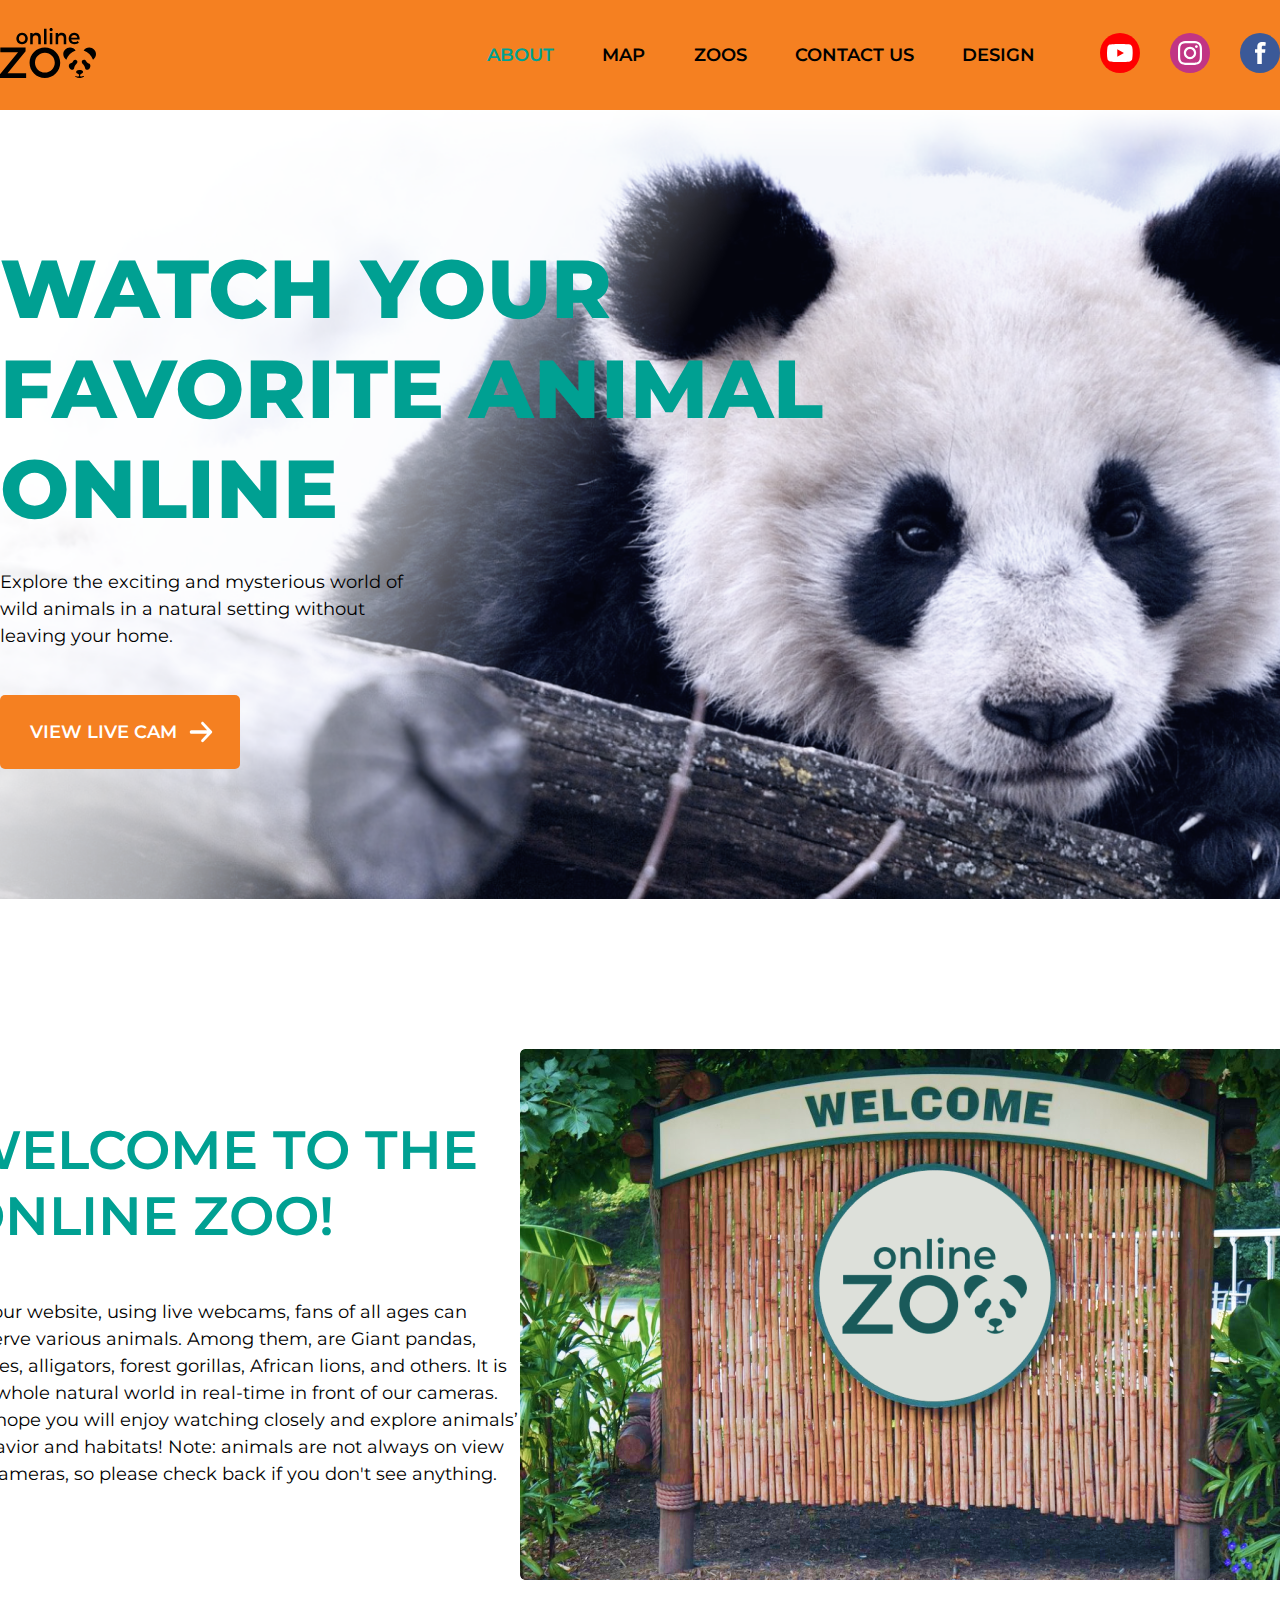
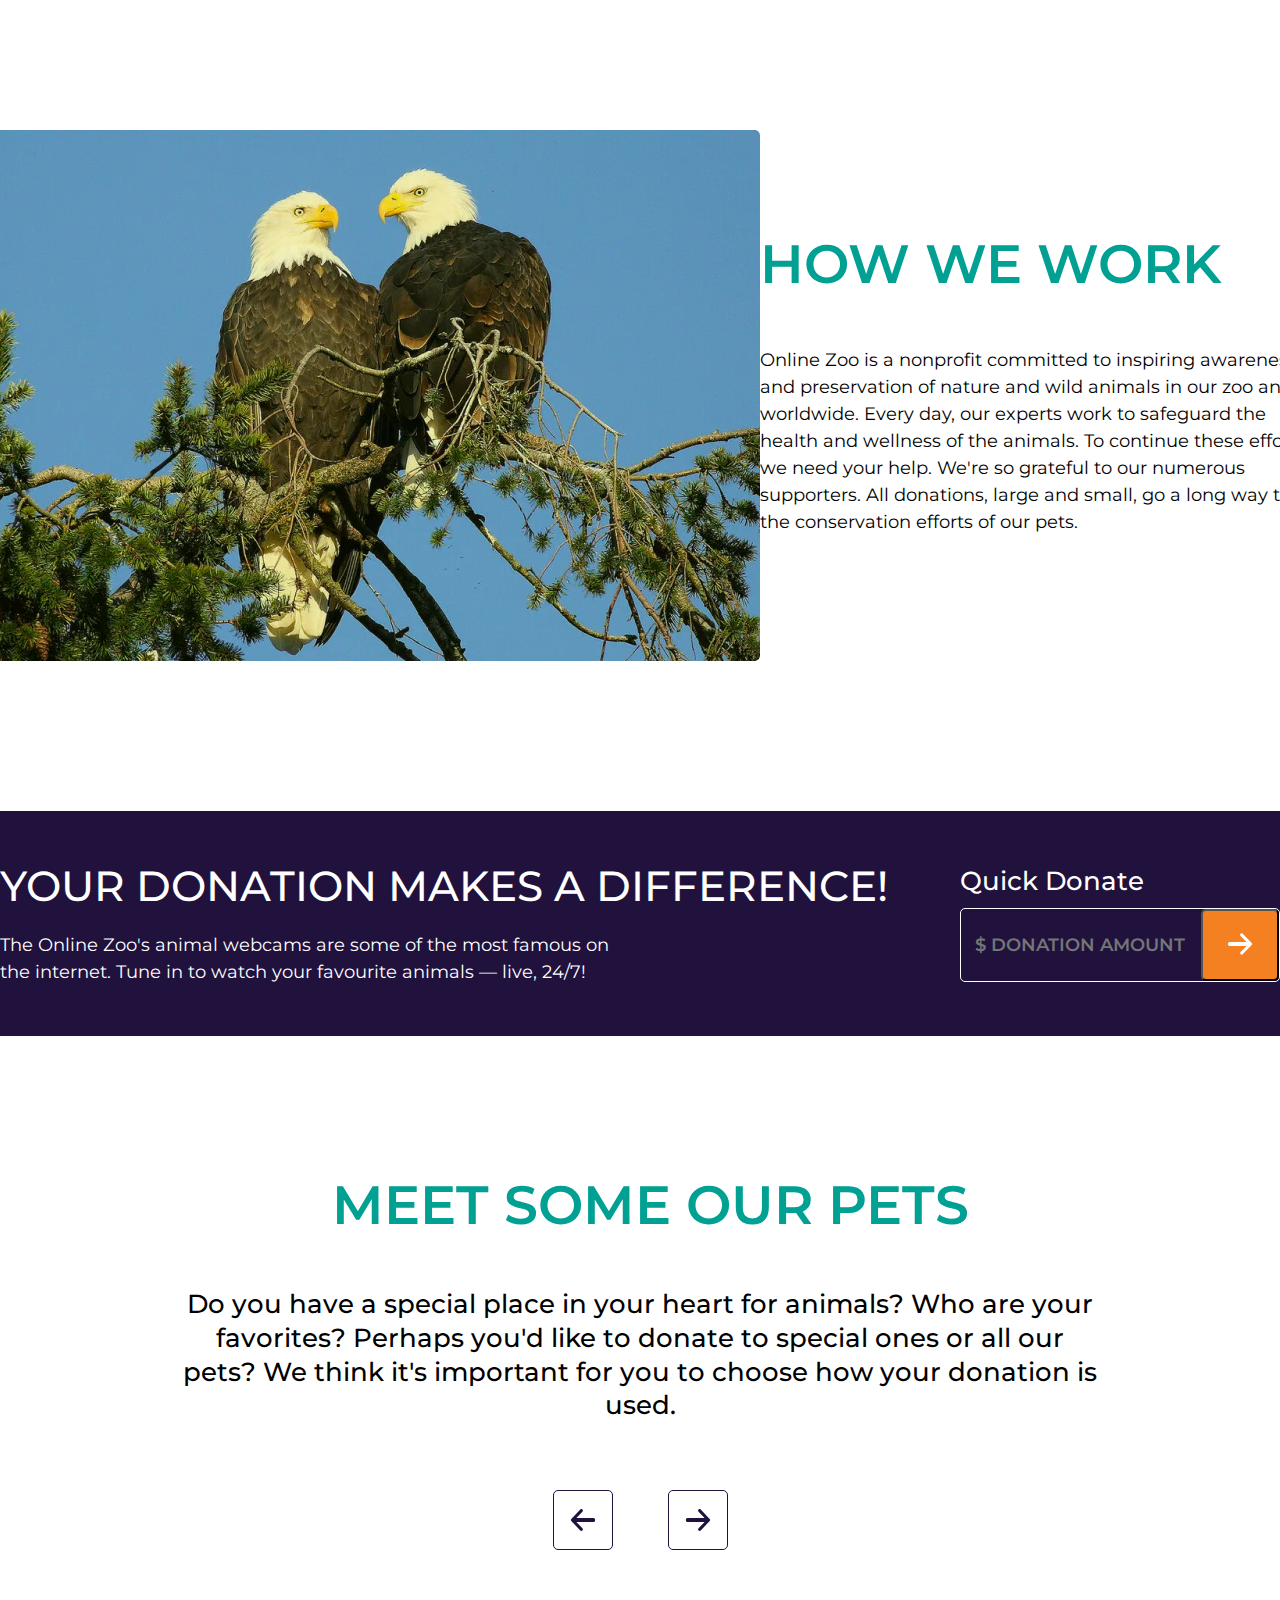
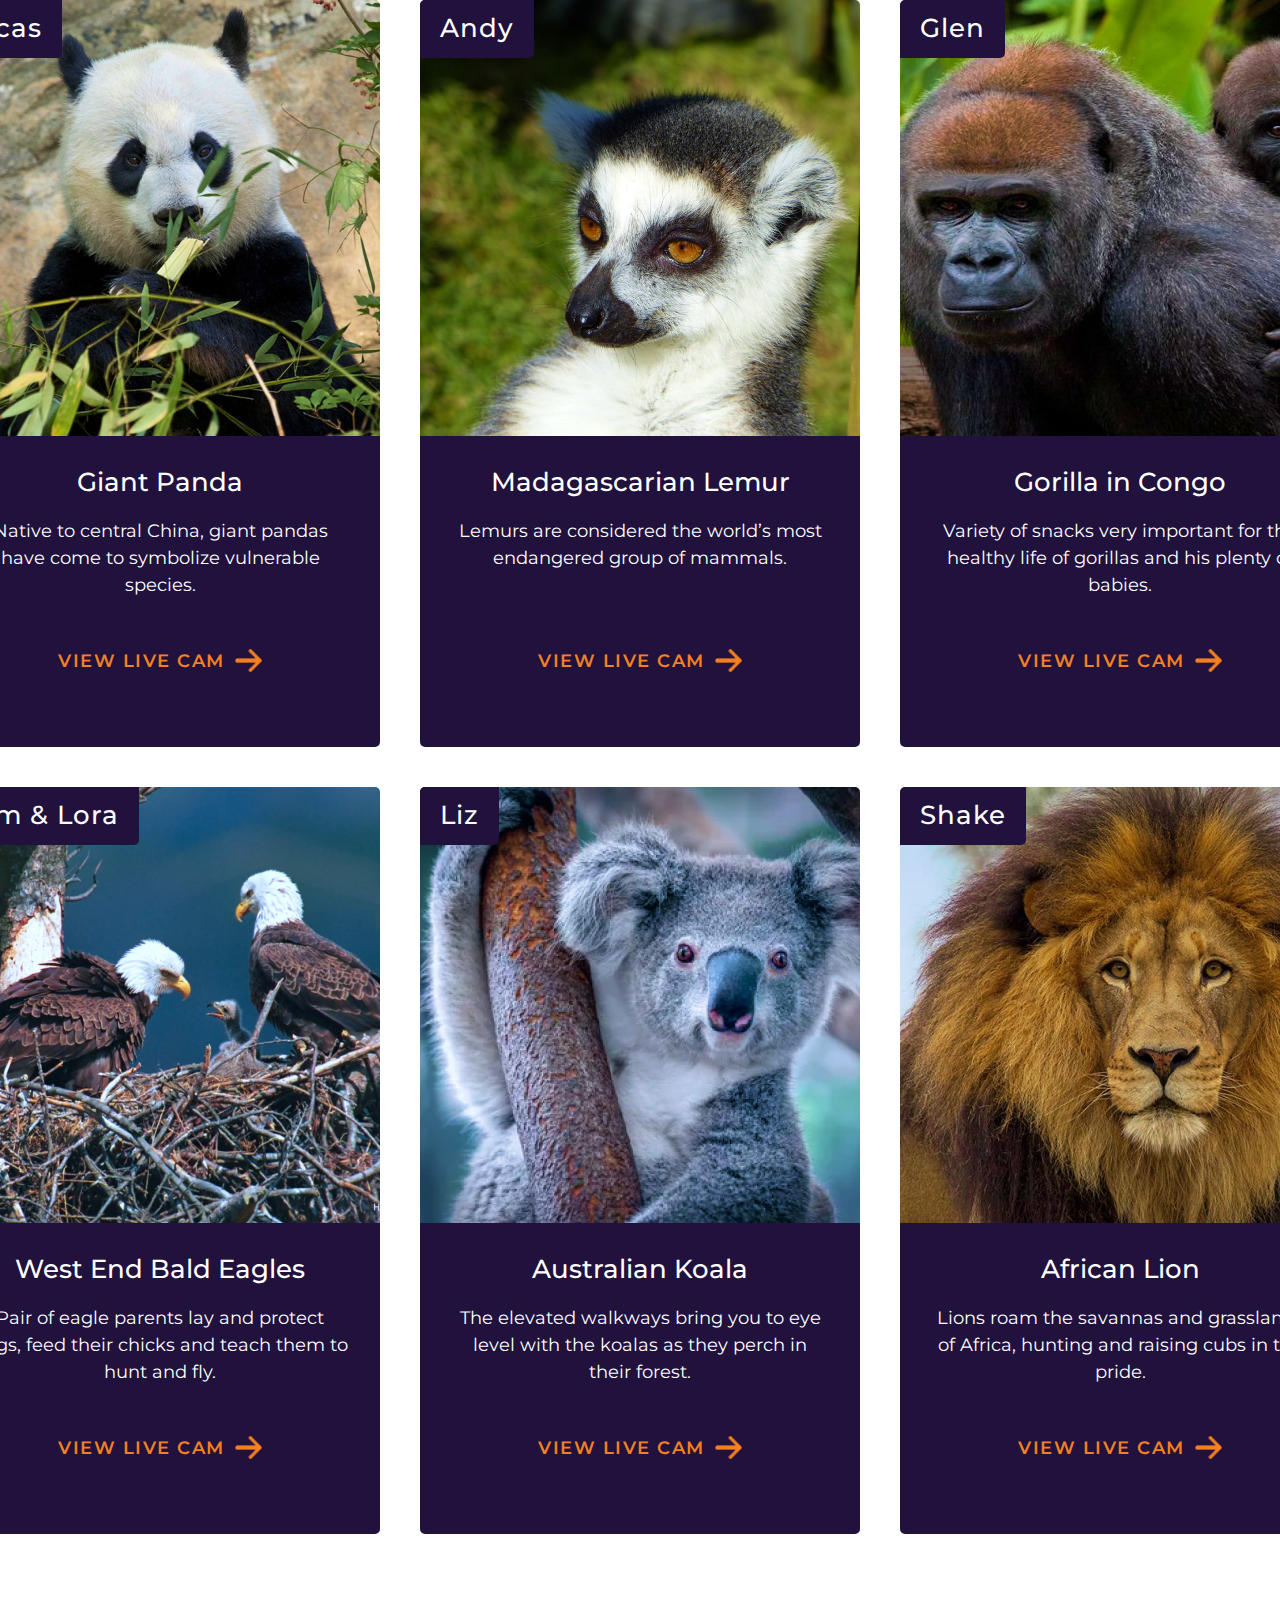
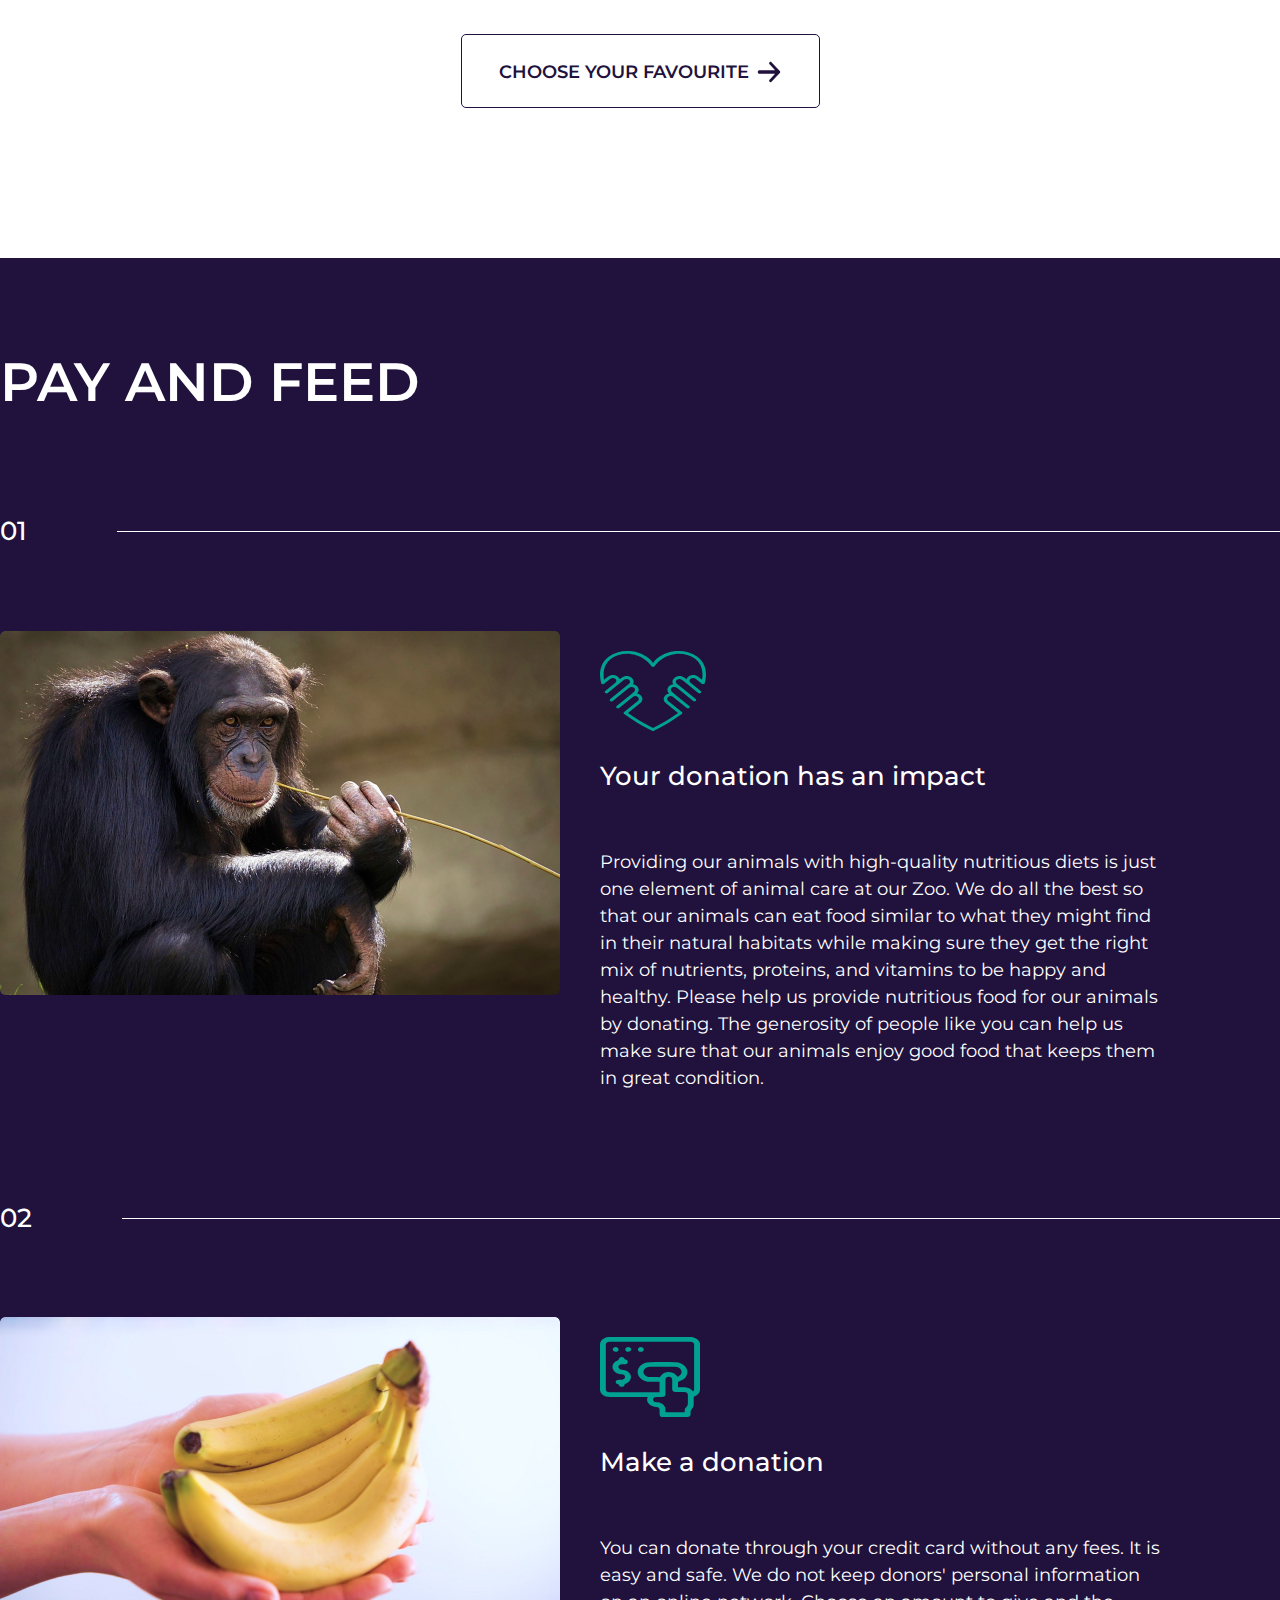
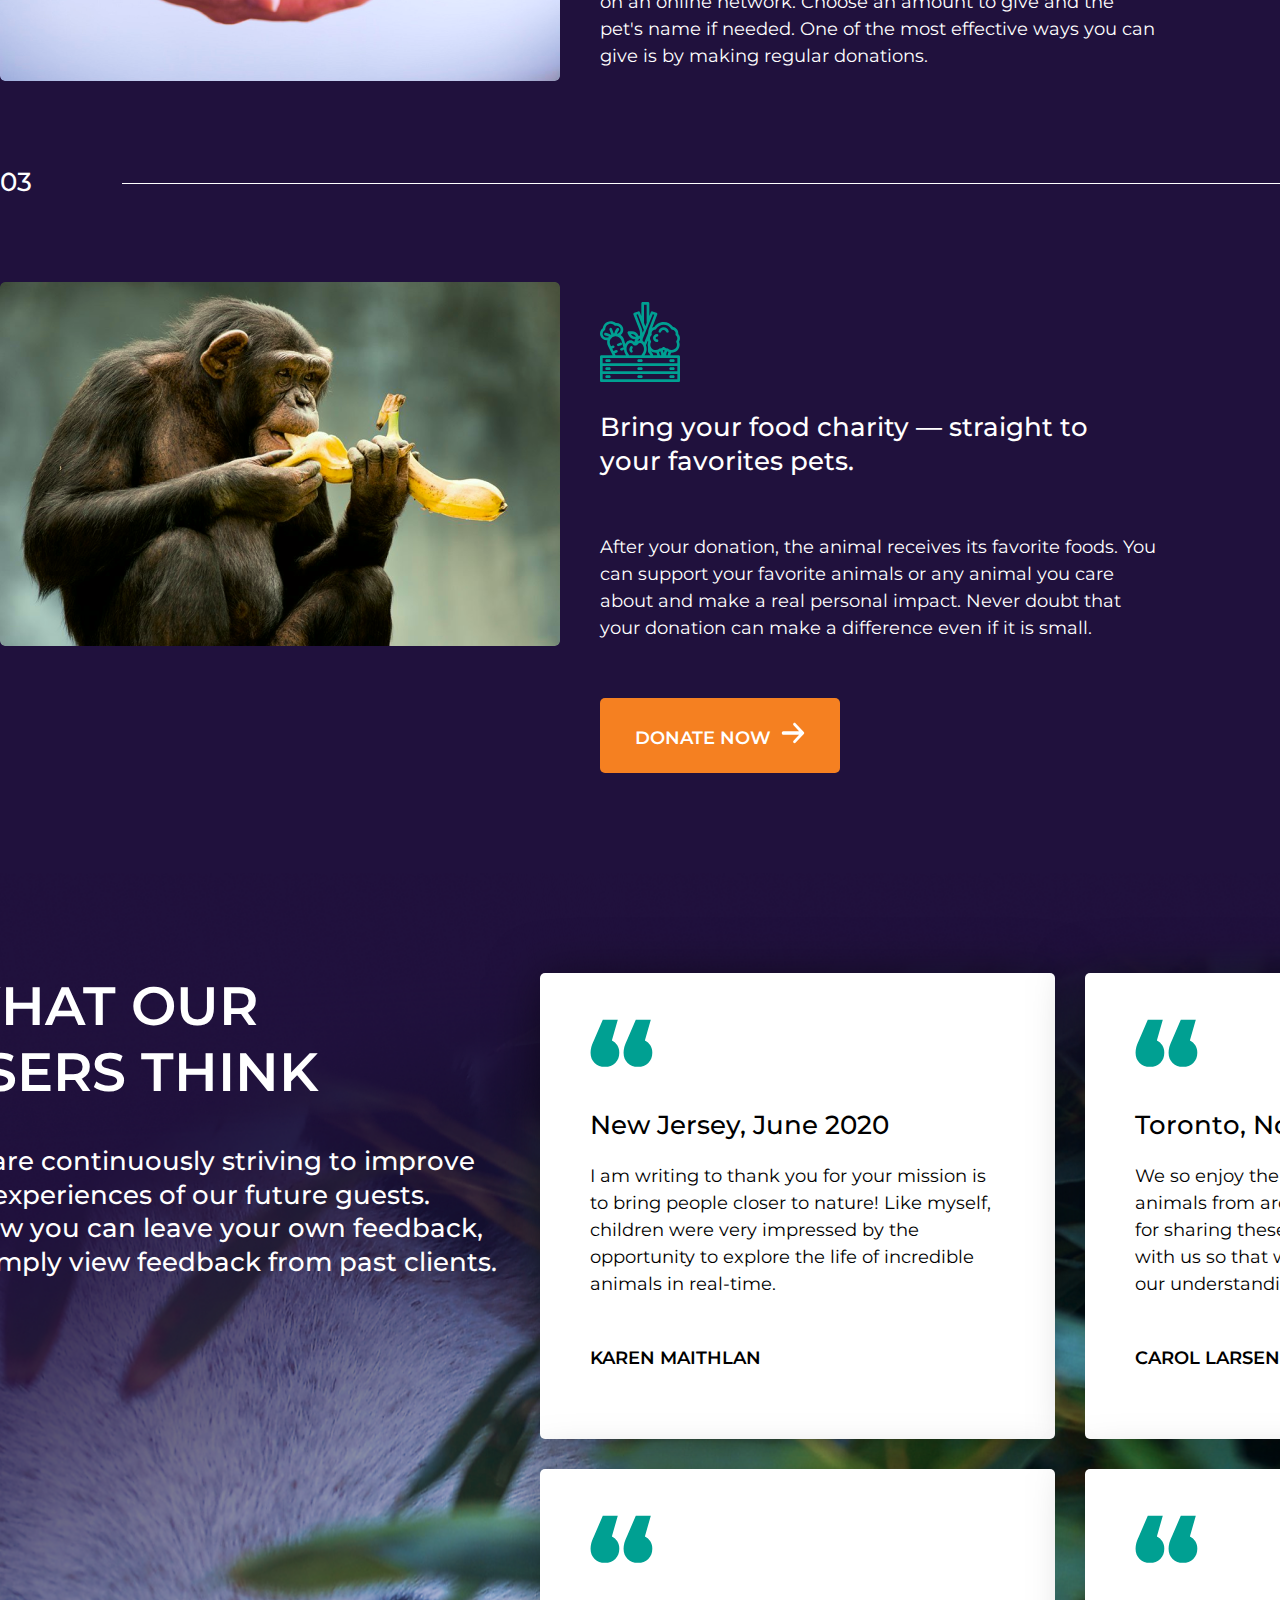
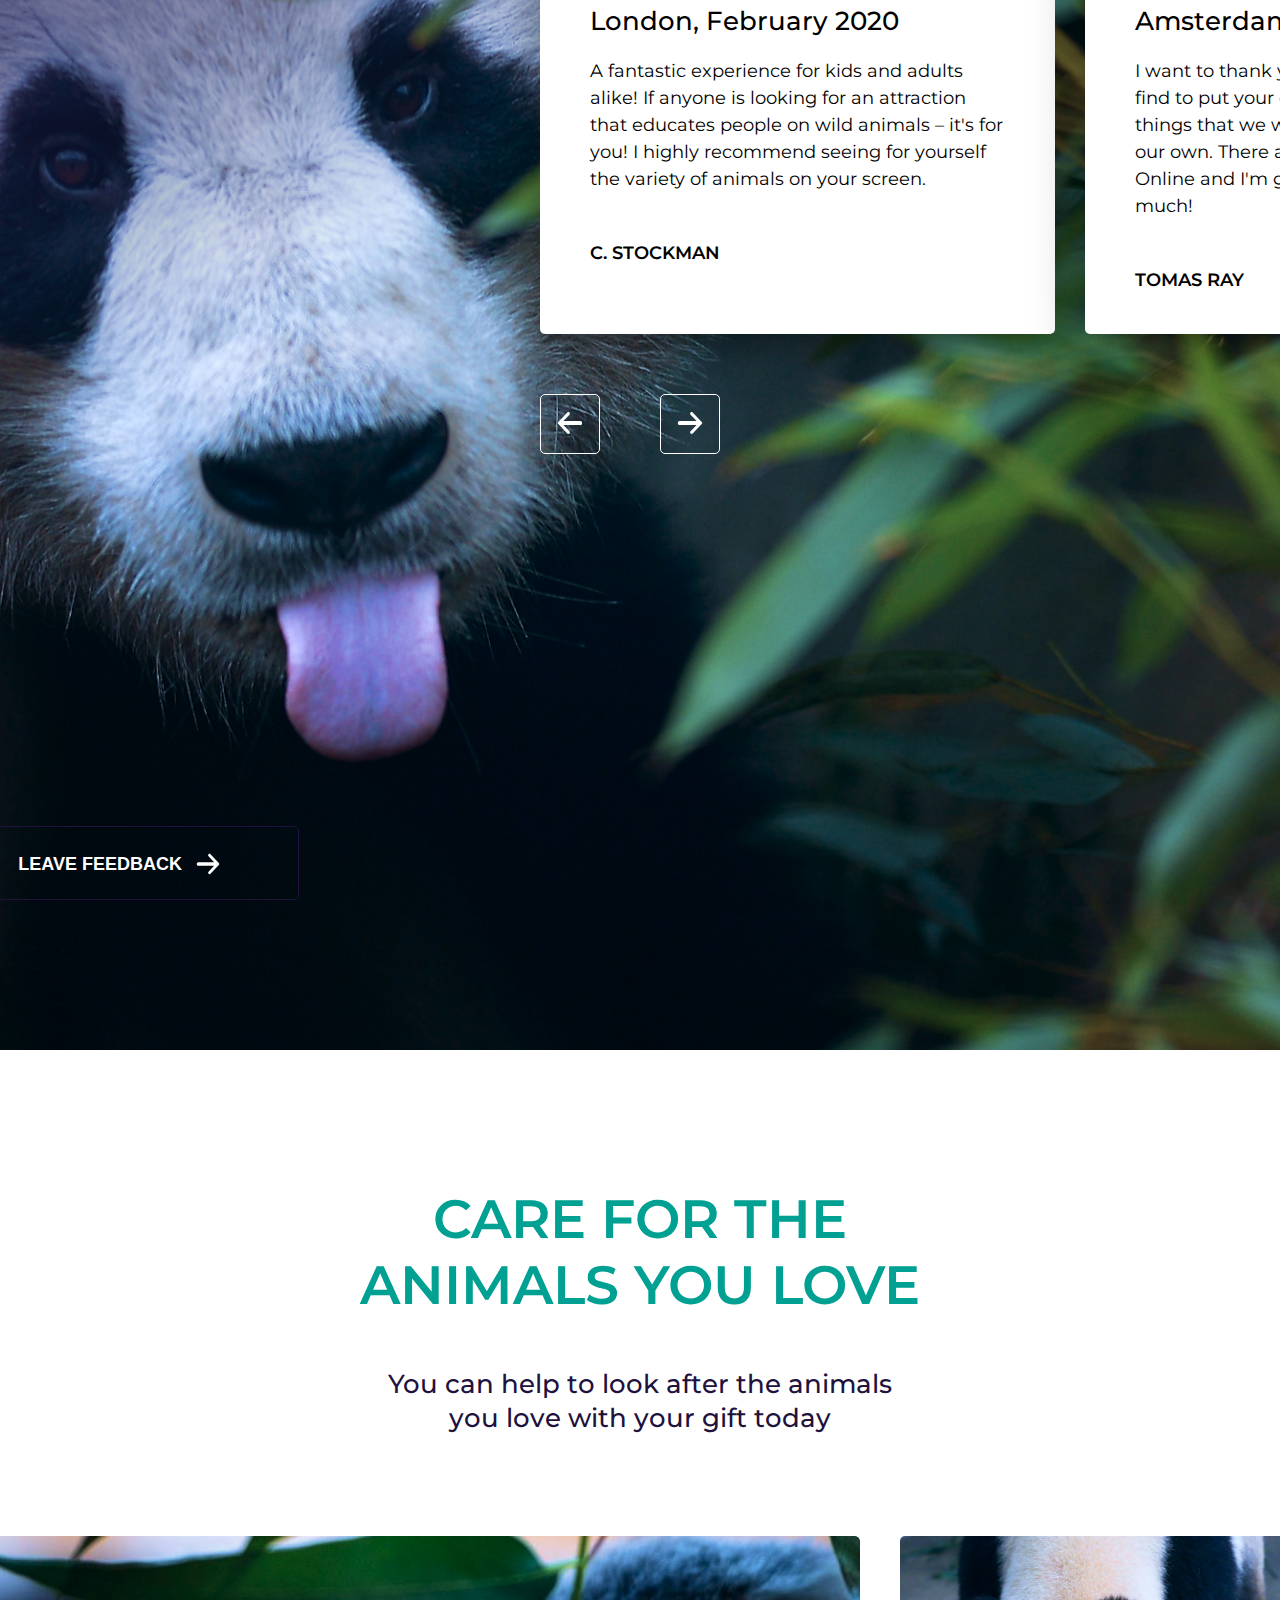
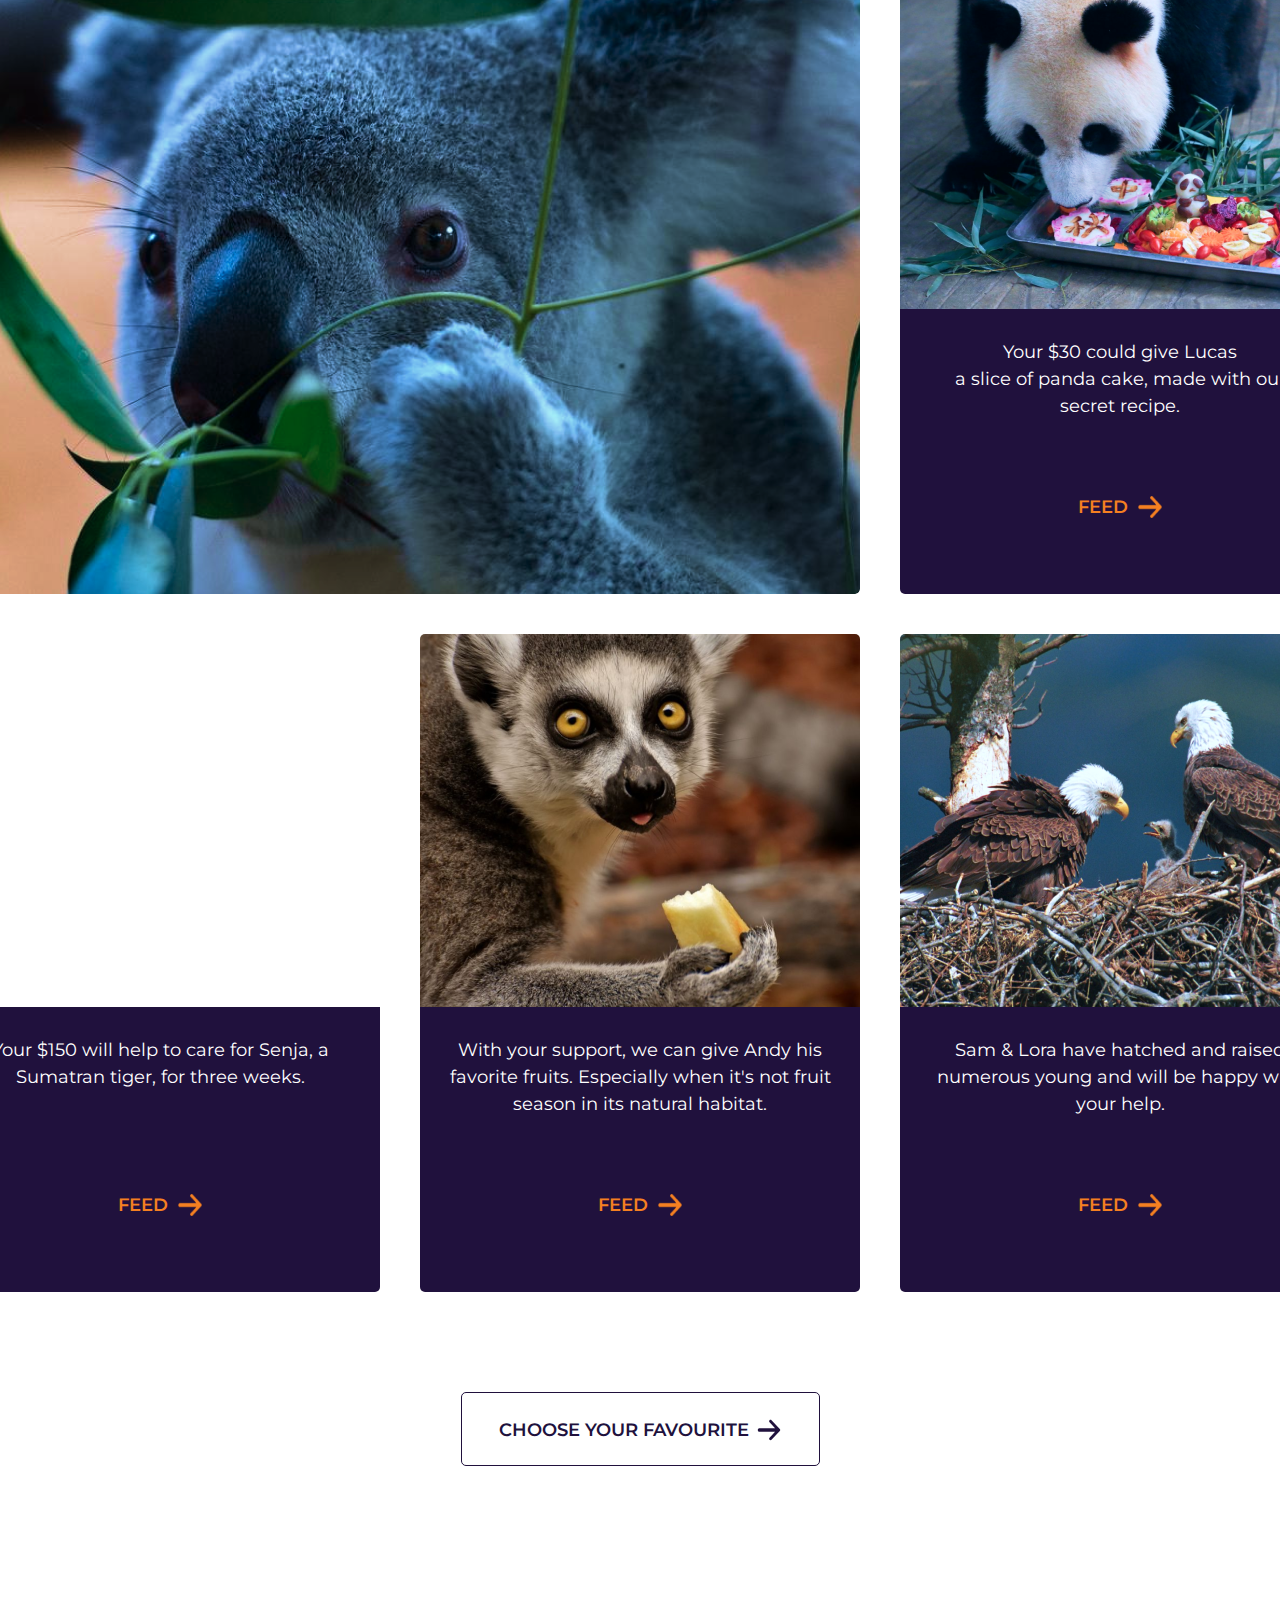
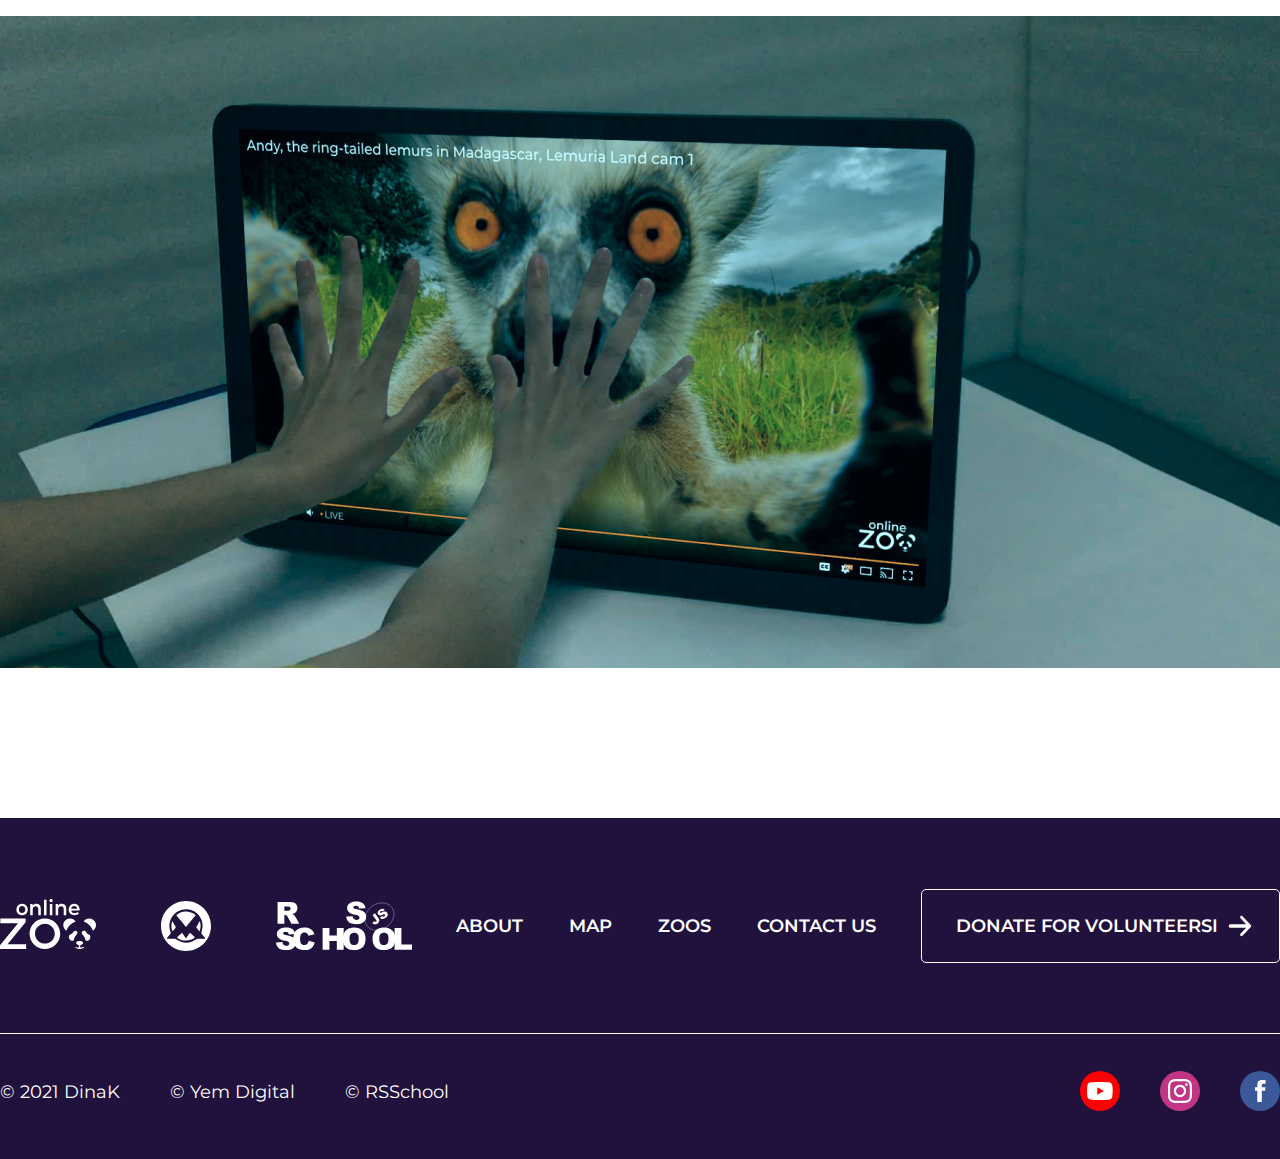
==== commit 7dd9bf9e: "add page zoos" ====
--- a/index.html
+++ b/index.html
@@ -17,7 +17,7 @@
                     <ul class=" main_flex">
                         <li><a class="active" href="index.html">About</a></li>
                         <li><a href="map.html">map</a></li>
-                        <li><a href="zoos.html">Zoos</a></li>
+                        <li><a href="zoos_panda.html">Zoos</a></li>
                         <li><a href="contact.html">Contact us</a></li>
                         <li><a href="https://www.figma.com/file/lnK11foY8Aoa6oOlDXovVN/Online-ZOO-Project">Design</a></li>
                     </ul>
@@ -325,7 +325,7 @@
                     <ul class=" main_flex__nowrap">
                         <li><a href="#head">About</a></li>
                         <li><a href="map.html">map</a></li>
-                        <li><a href="zoos.html">Zoos</a></li>
+                        <li><a href="zoos_panda.html">Zoos</a></li>
                         <li><a href="contact.html">Contact us</a></li>
                     </ul>
                 </div>
--- a/style.css
+++ b/style.css
@@ -586,7 +586,7 @@
 }
 .content-text-donation {
   width: 609px;
-  height: 50px;
+  /* height: 50px; */
   font-family: Montserrat;
   font-style: normal;
   font-weight: normal;
@@ -1166,25 +1166,263 @@
   height: 912px;
   background-image: url('assets/Map.png');
 }
-svg {
-  /* fill: #F58021; */
-}
-
-svg > g > path:nth-child(2) {
-  stroke: #20113D;
-  stroke-width: 0;
-}
-svg:hover {
+
+.animal > path:hover {
+  fill: white;
   stroke: white;
   stroke-width: 3;
   stroke-miterlimit: 10;
   stroke-linejoin: round;
 }
-stroke="white" 
-stroke-width="3" 
-stroke-miterlimit="10" 
-stroke-linejoin="round"
-
-
-/* filter="url(#filter0_d)" */
-
+
+.animal {
+  width: 85%;
+  height: 65%;
+  padding-bottom: 10%;
+  position: relative;
+}
+.west-map {
+  position: absolute;
+  top: 7%;
+  left: 2%;
+}
+.krokod-map {
+  position: absolute;
+  top: 12%;
+  left: 13.5%;
+}
+.lion-map {
+  position: absolute;
+  left: 38%;
+  top: 20%;
+}
+.gorila-map {
+  position: absolute;
+  left: 47%;
+  top: 24%;
+}
+.lemur-map {
+  position: absolute;
+  top: 45%;
+  right: 32.5%;
+}
+.panda-map {
+  position: absolute;
+  top: 1%;
+  right: 19%;
+}
+.tiger-map {
+  position: absolute;
+  top: 29%;
+  right: 14%;
+}
+.koala-map {
+  position: absolute;
+  top: 49%;
+  right: 3%;
+}
+
+/* !style for zoos */
+.wrap-zoos {
+  position: relative;
+  padding-top: 54px;
+}
+.navigation-zoos {
+  position: absolute;
+  width: 220px;
+  top: 0;
+}
+.navigation-zoos .anim {
+  height: 169px;
+  width: 100%;
+  margin-bottom: 1px;
+  background: #20113D;
+  z-index: 10;
+}
+.navigation-zoos > button:nth-child(2) img {
+  margin-right: 20px;
+}
+.navigation-zoos .btn-anim {
+  height: 84.6px;
+  width: 100%;
+  background: #20113D;
+  margin-bottom: 1px;
+}
+.btn-anim-live {
+  font-family: Montserrat;
+  font-style: normal;
+  font-weight: 600;
+  font-size: 18px;
+  line-height: 22px;
+  text-align: center;
+  text-transform: uppercase;
+  color: #FFFFFF;
+  background: #F58021;
+  border-radius: 0px 0px 5px 0px;
+  width: 120px;
+  height: 38px;
+  z-index: 12;
+  position: absolute;
+}
+.block-animal-main {
+  width: 120px;
+  height: 120px;
+  border-radius: 50%;
+  background-color: white;
+}
+.block-animal {
+  width: 104px;
+  height: 104px;
+  border-radius: 50%;
+  background: #F58021;
+}
+.zoos-panda-title {
+  font-family: Montserrat;
+  font-style: normal;
+  font-weight: 600;
+  font-size: 54px;
+  line-height: 66px;
+  text-transform: uppercase;
+  color: #00A092;
+  margin-bottom: 50px;
+}
+.wrap-zoos > .link-pay-donate {
+  position: absolute;
+  right: 240px;
+  top: 45px;
+}
+.youtube-player {
+  width: 1400px;
+  height: 787px;
+  position: relative;
+  left: 260px;
+  margin-bottom: 100px;
+}
+.zoos-title-video {
+  font-family: Montserrat;
+  font-style: normal;
+  font-weight: 500;
+  font-size: 42px;
+  line-height: 51px;
+  text-transform: uppercase;
+  color: #000000;
+  margin-bottom: 30px;
+}
+.movi-block {
+  width: 1226px;
+  margin: 0 auto;
+  margin-bottom: 150px;
+}
+.movi-block button {
+  width: 80px;
+  height: 74px;
+  background-color: white;
+}
+.movi-block button:nth-child(5) > img {
+  transform: rotate(180deg);
+}
+.navigation-zoos button, .movi-block button {
+  border: none;
+}
+#know {
+  padding: 150px 0 150px 0;
+}
+.block-know {
+  width: 1040px;
+  margin: 0 auto;
+  margin-bottom: 147px;
+  padding: 46px 60px 50px 60px;
+  background: #FFFFFF;
+  box-shadow: 0px 4px 50px rgba(0, 0, 0, 0.25);
+  border-radius: 5px;
+}
+.wrap-zoos .content-text-donation {
+  width: 919px;
+}
+.block-know h3 {
+  margin-bottom: 20px;
+  font-family: Montserrat;
+  font-style: normal;
+  font-weight: 500;
+  font-size: 42px;
+  line-height: 51px;
+  text-align: center;
+  text-transform: uppercase;
+  color: #00A092;
+}
+.block-know p {
+  font-family: Montserrat;
+  font-style: normal;
+  font-weight: 500;
+  font-size: 26px;
+  line-height: 130%;
+  text-align: center;
+  color: #000000;
+}
+.animal-name-donate {
+  margin-bottom: 50px;
+}
+.left-b {
+  margin-right: 240px;
+}
+.left-b p {
+  font-family: Montserrat;
+  font-style: normal;
+  font-weight: normal;
+  font-size: 18px;
+  line-height: 150%;
+  color: #000000;
+  margin-bottom: 25px;
+}
+.left-b > p > .link-camera {
+  display: inline;
+}
+.left-b p span {
+  font-weight: 500;
+  font-size: 26px;
+  line-height: 130%;
+}
+.right-b img {
+  width: 440px;
+  height: 440px;
+}
+.text-content-donate {
+  width: 1160px;
+  height: 189px;
+}
+.text-content-donate p {
+  font-family: Montserrat;
+  font-style: normal;
+  font-weight: normal;
+  font-size: 18px;
+  line-height: 150%;
+  color: #000000;
+}
+#contact img {
+  margin-bottom: 150px;
+}
+#contact .left-block {
+  width: 545px;
+}
+#contact .left-block h2 {
+  font-family: Montserrat;
+  font-style: normal;
+  font-weight: 600;
+  font-size: 54px;
+  line-height: 66px;
+  text-transform: uppercase;
+  color: #00A092;
+  margin-bottom: 50px;
+}
+#contact .left-block p {
+  font-family: Montserrat;
+  font-style: normal;
+  font-weight: normal;
+  font-size: 18px;
+  line-height: 150%;
+  color: #000000;
+}
+#contact section {
+  margin-bottom: 150px;
+  width: 100%;
+}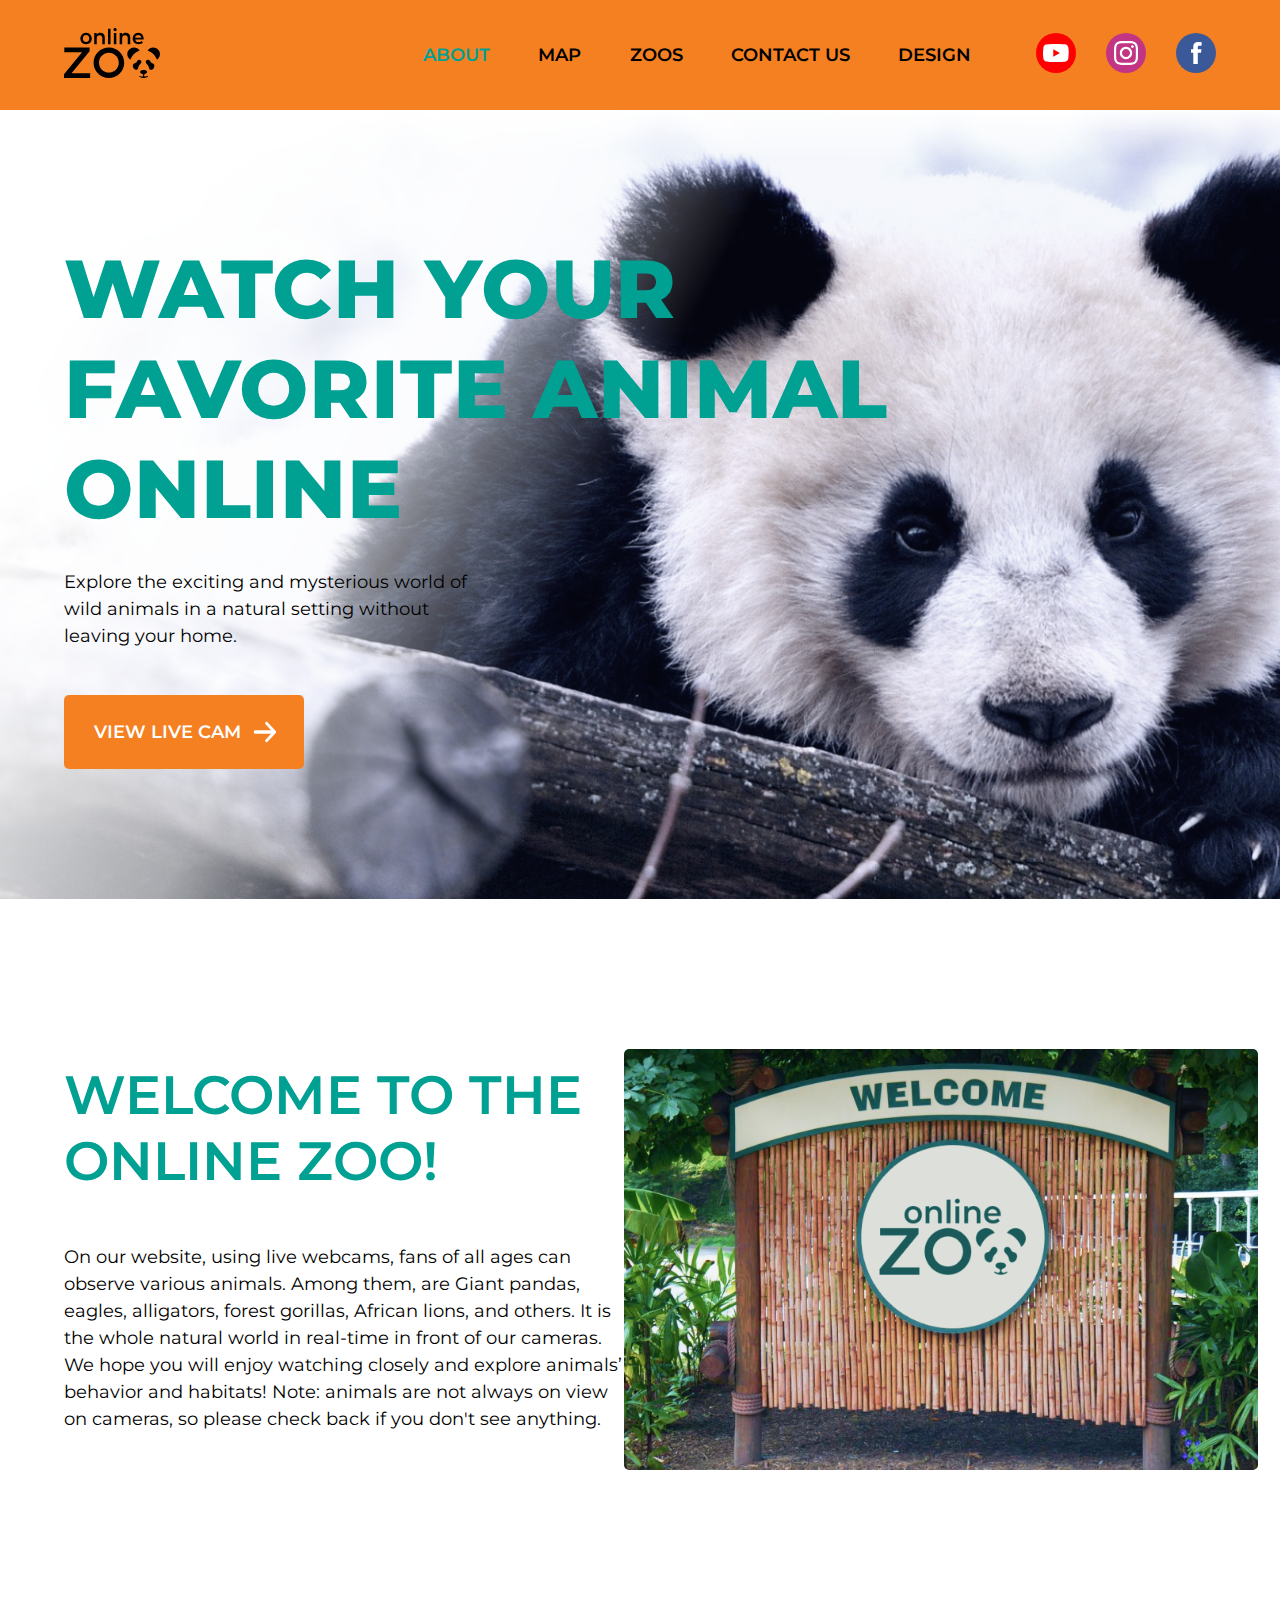
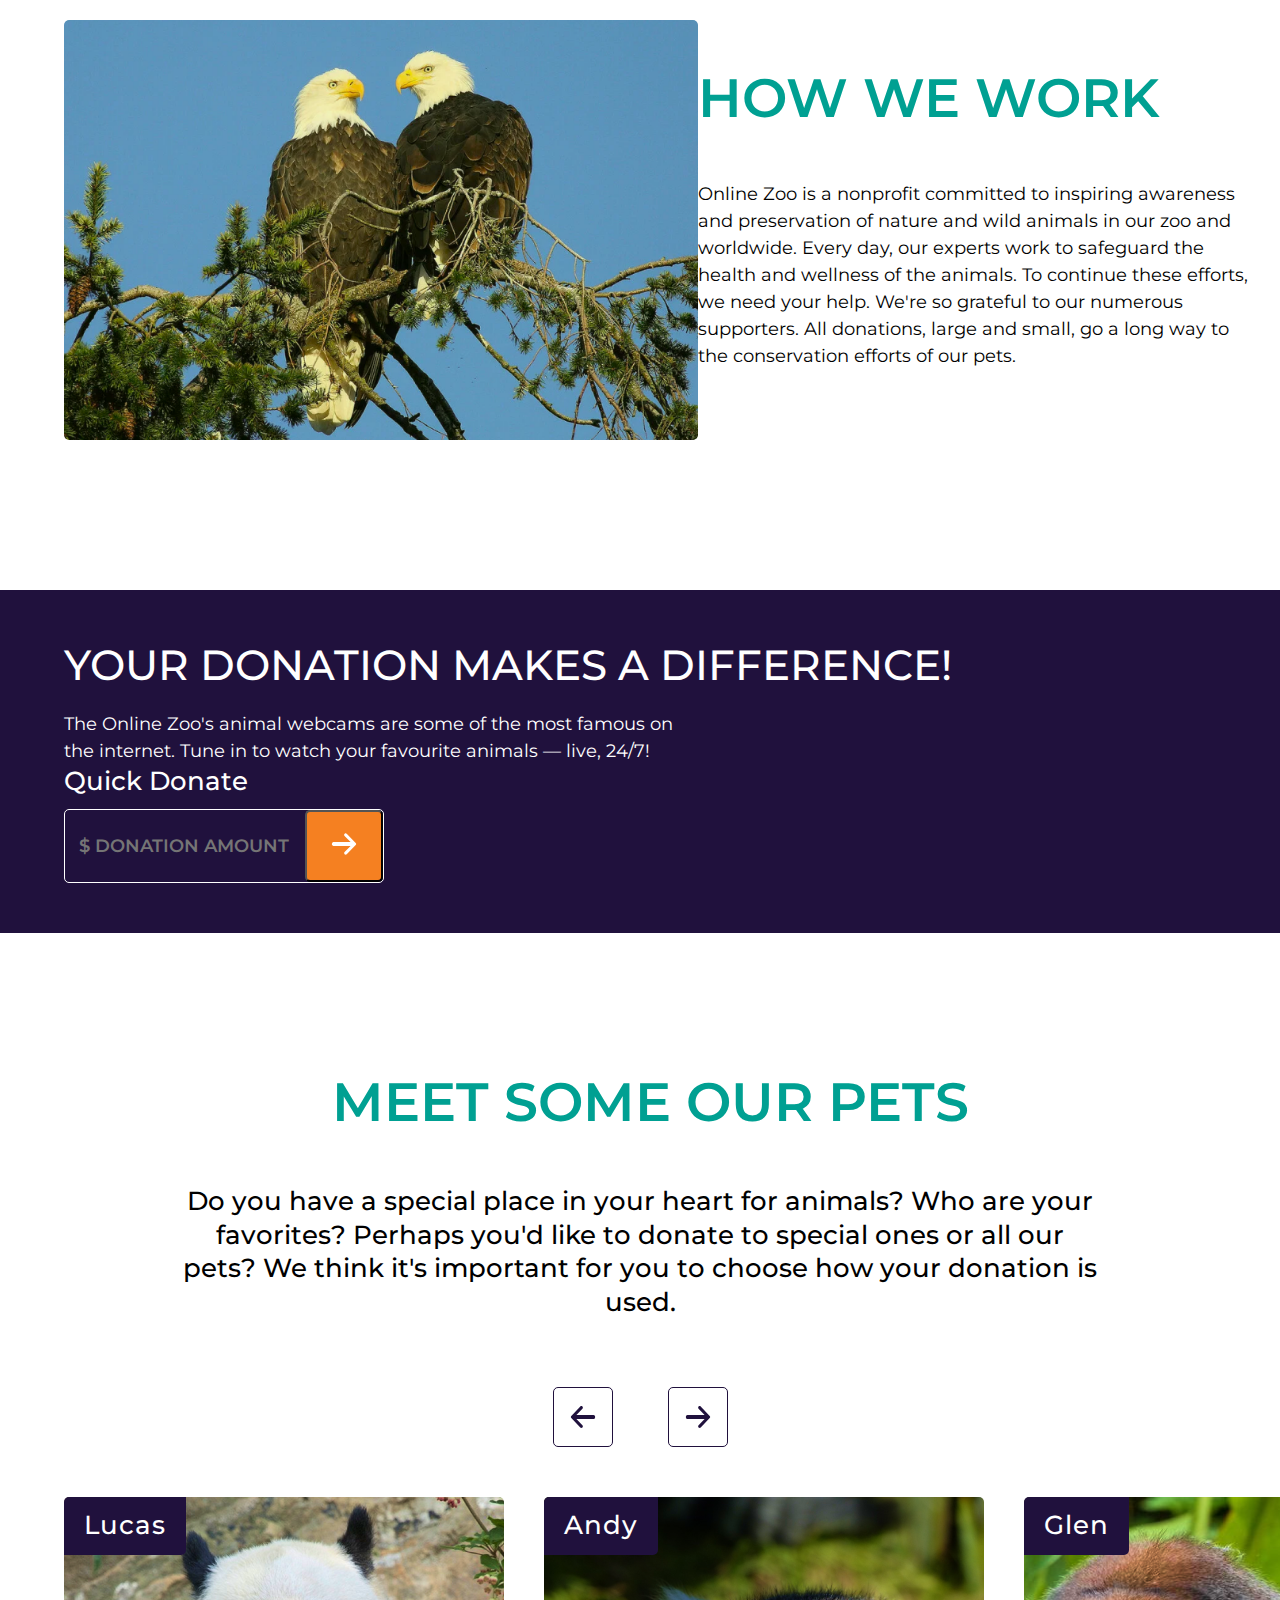
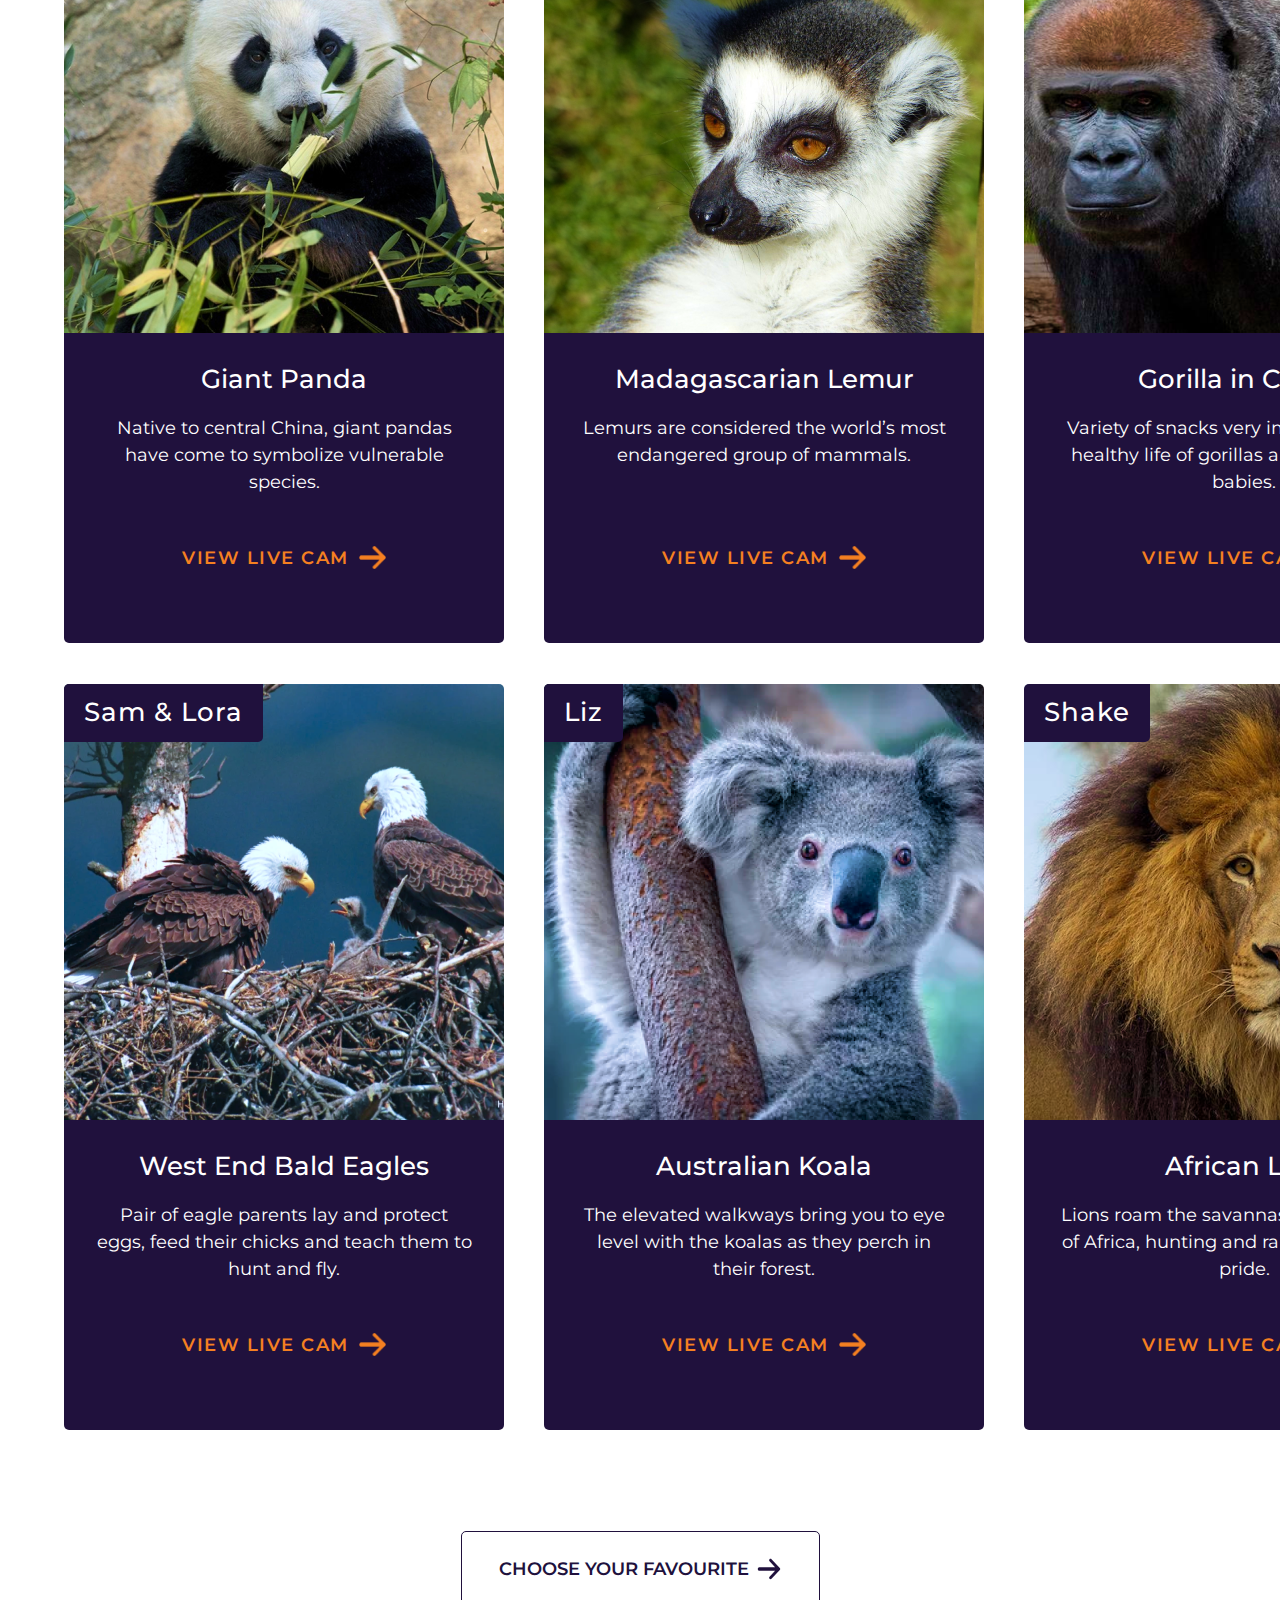
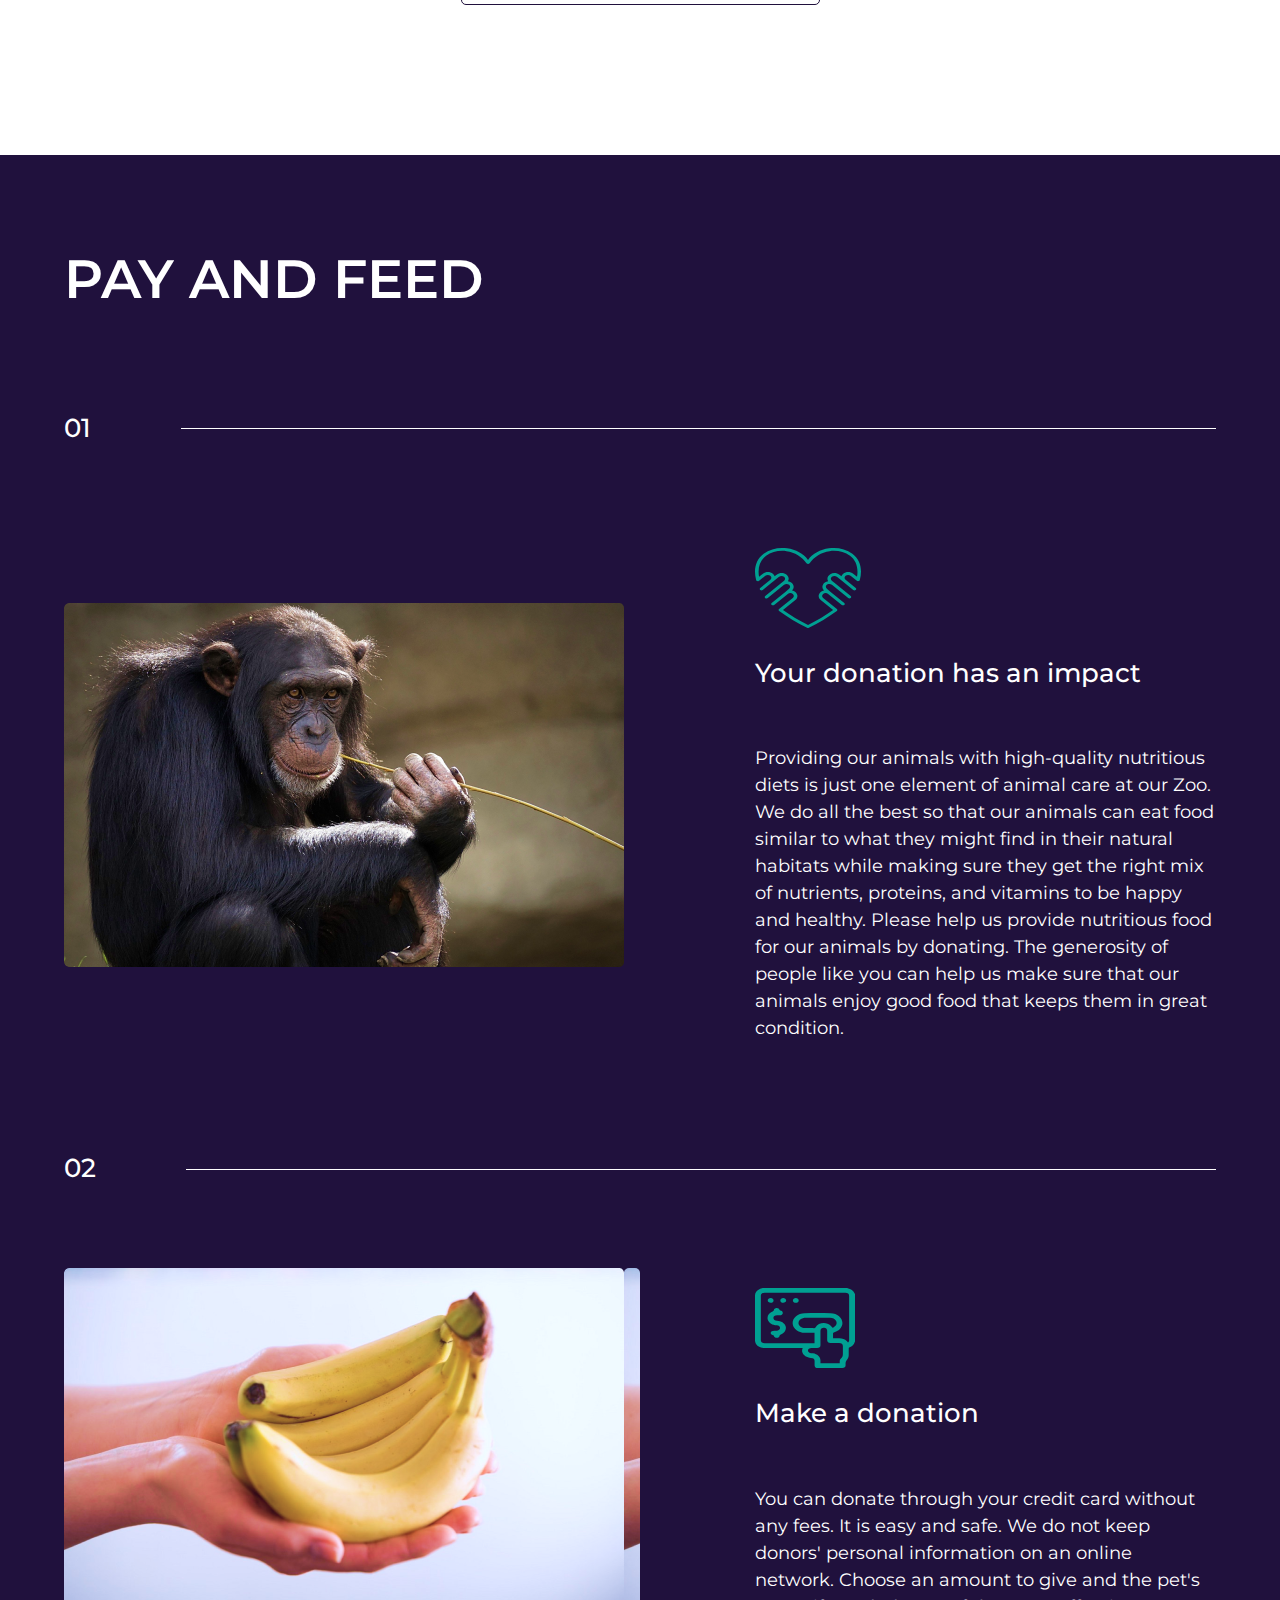
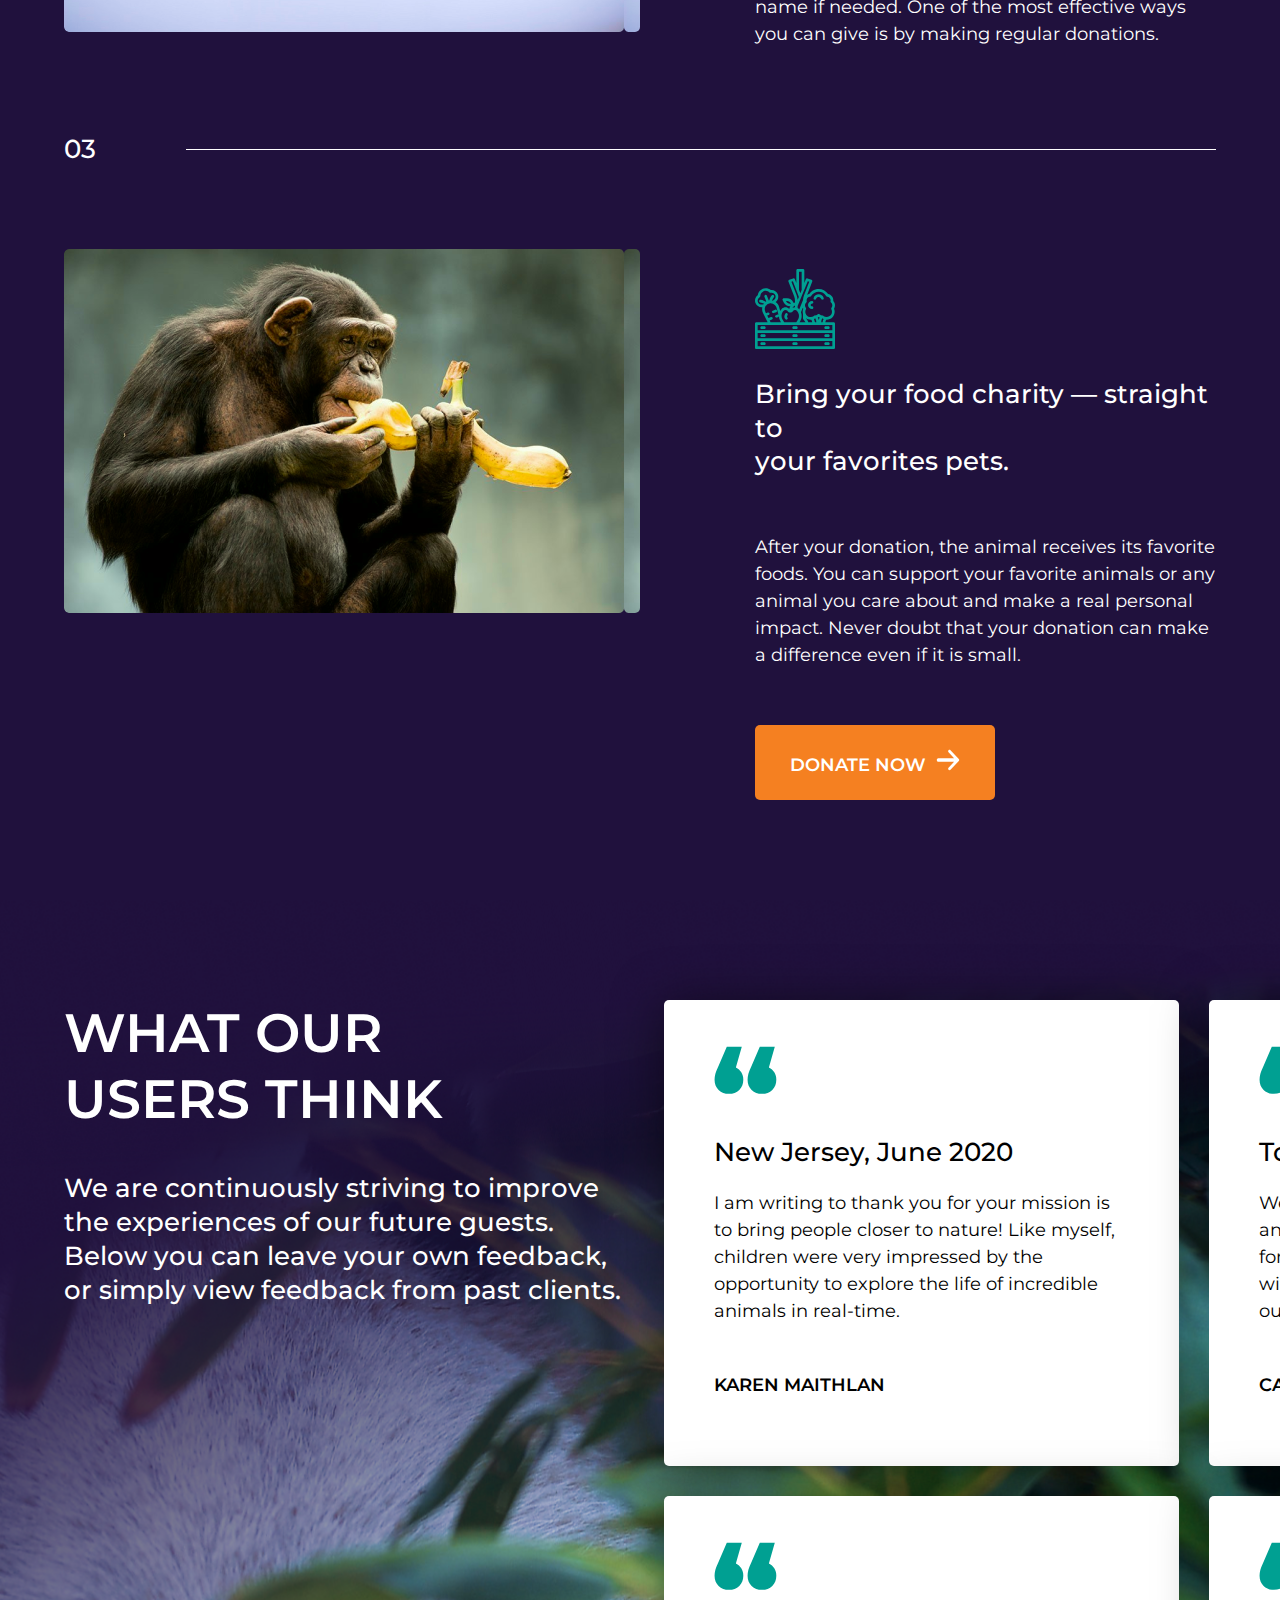
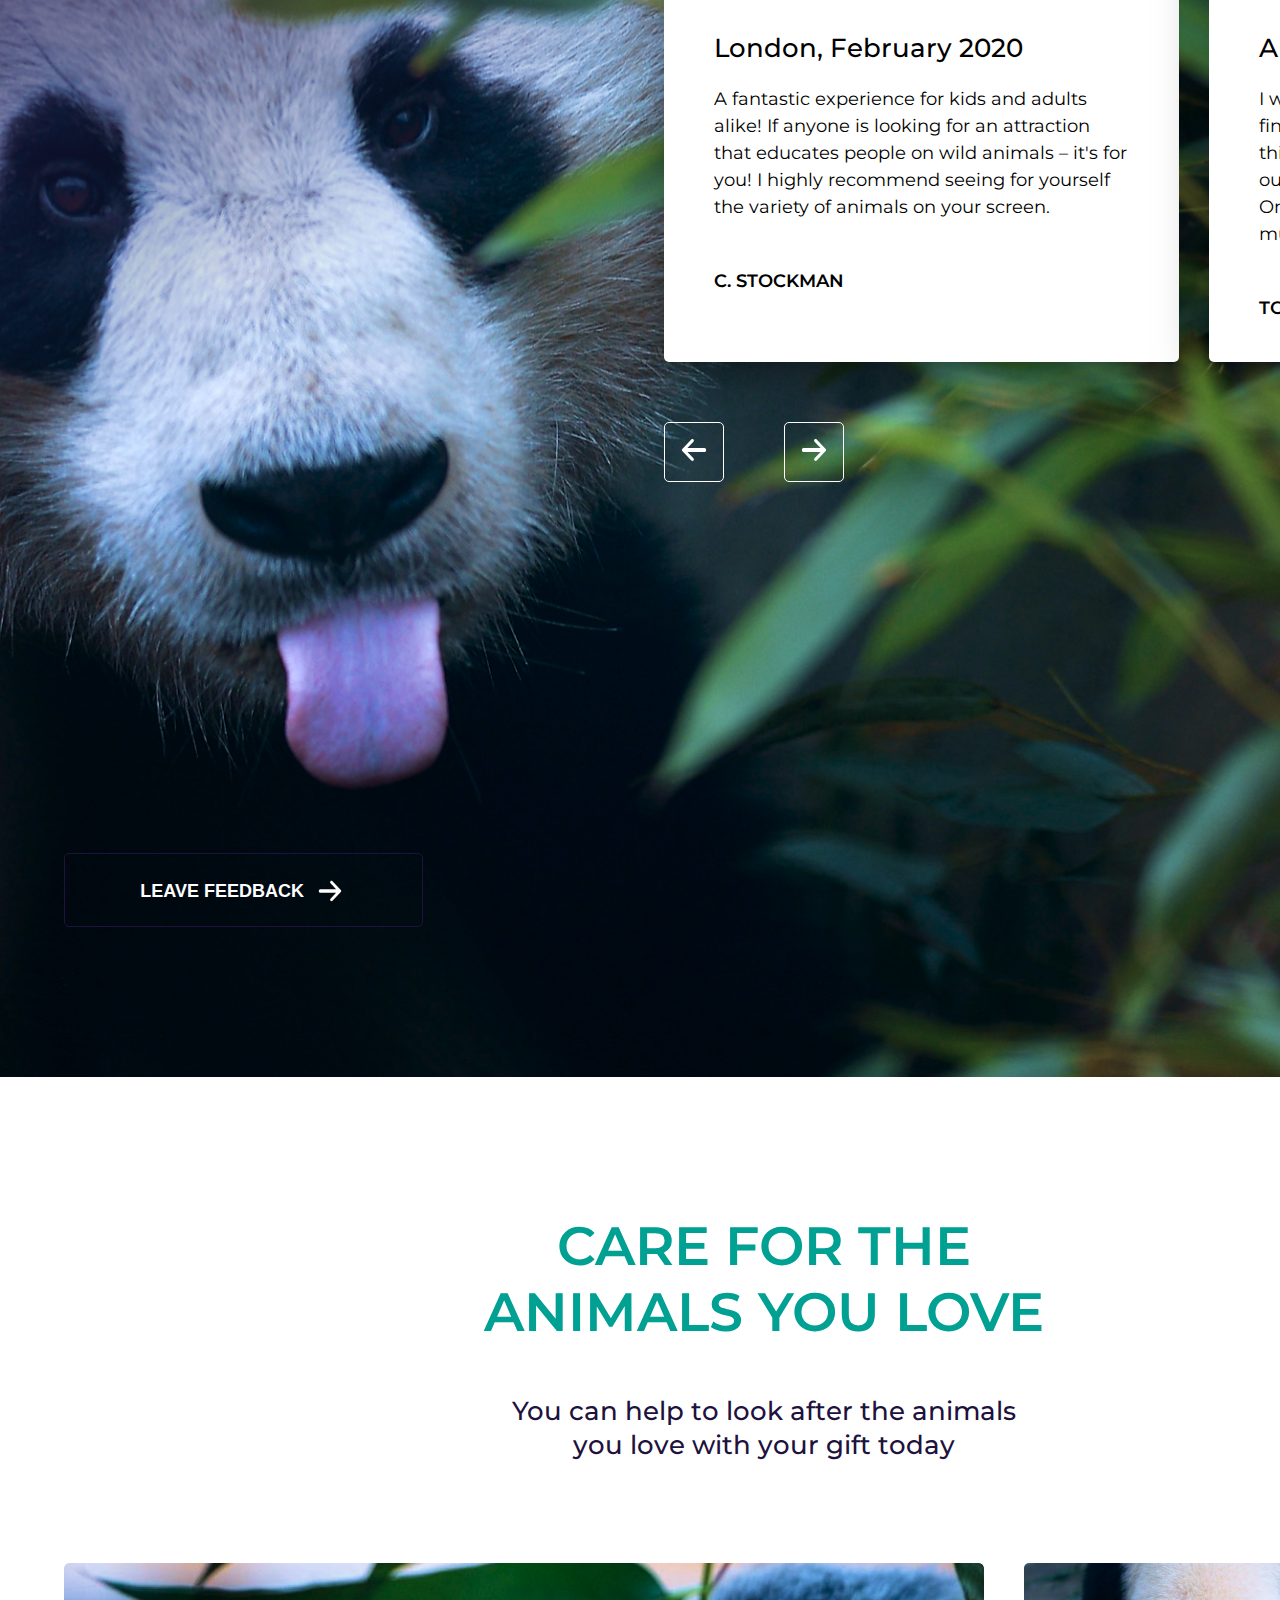
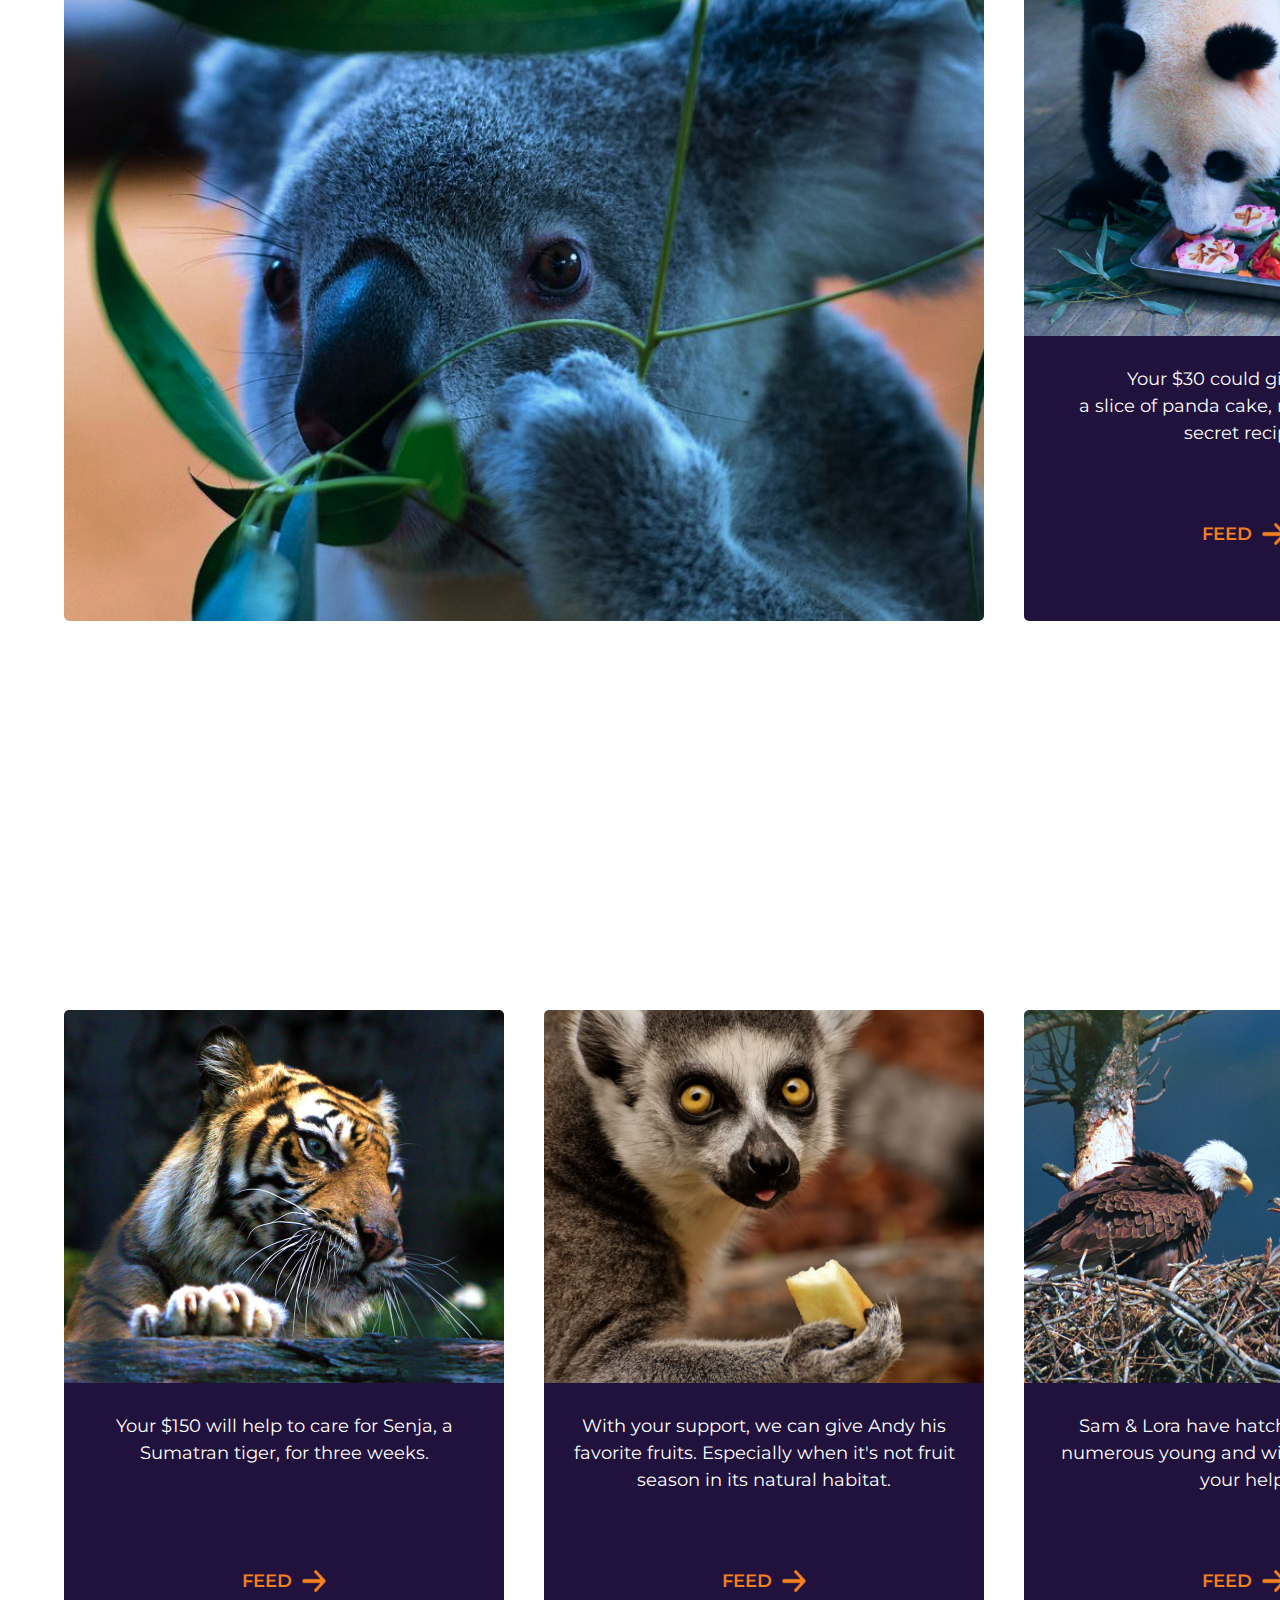
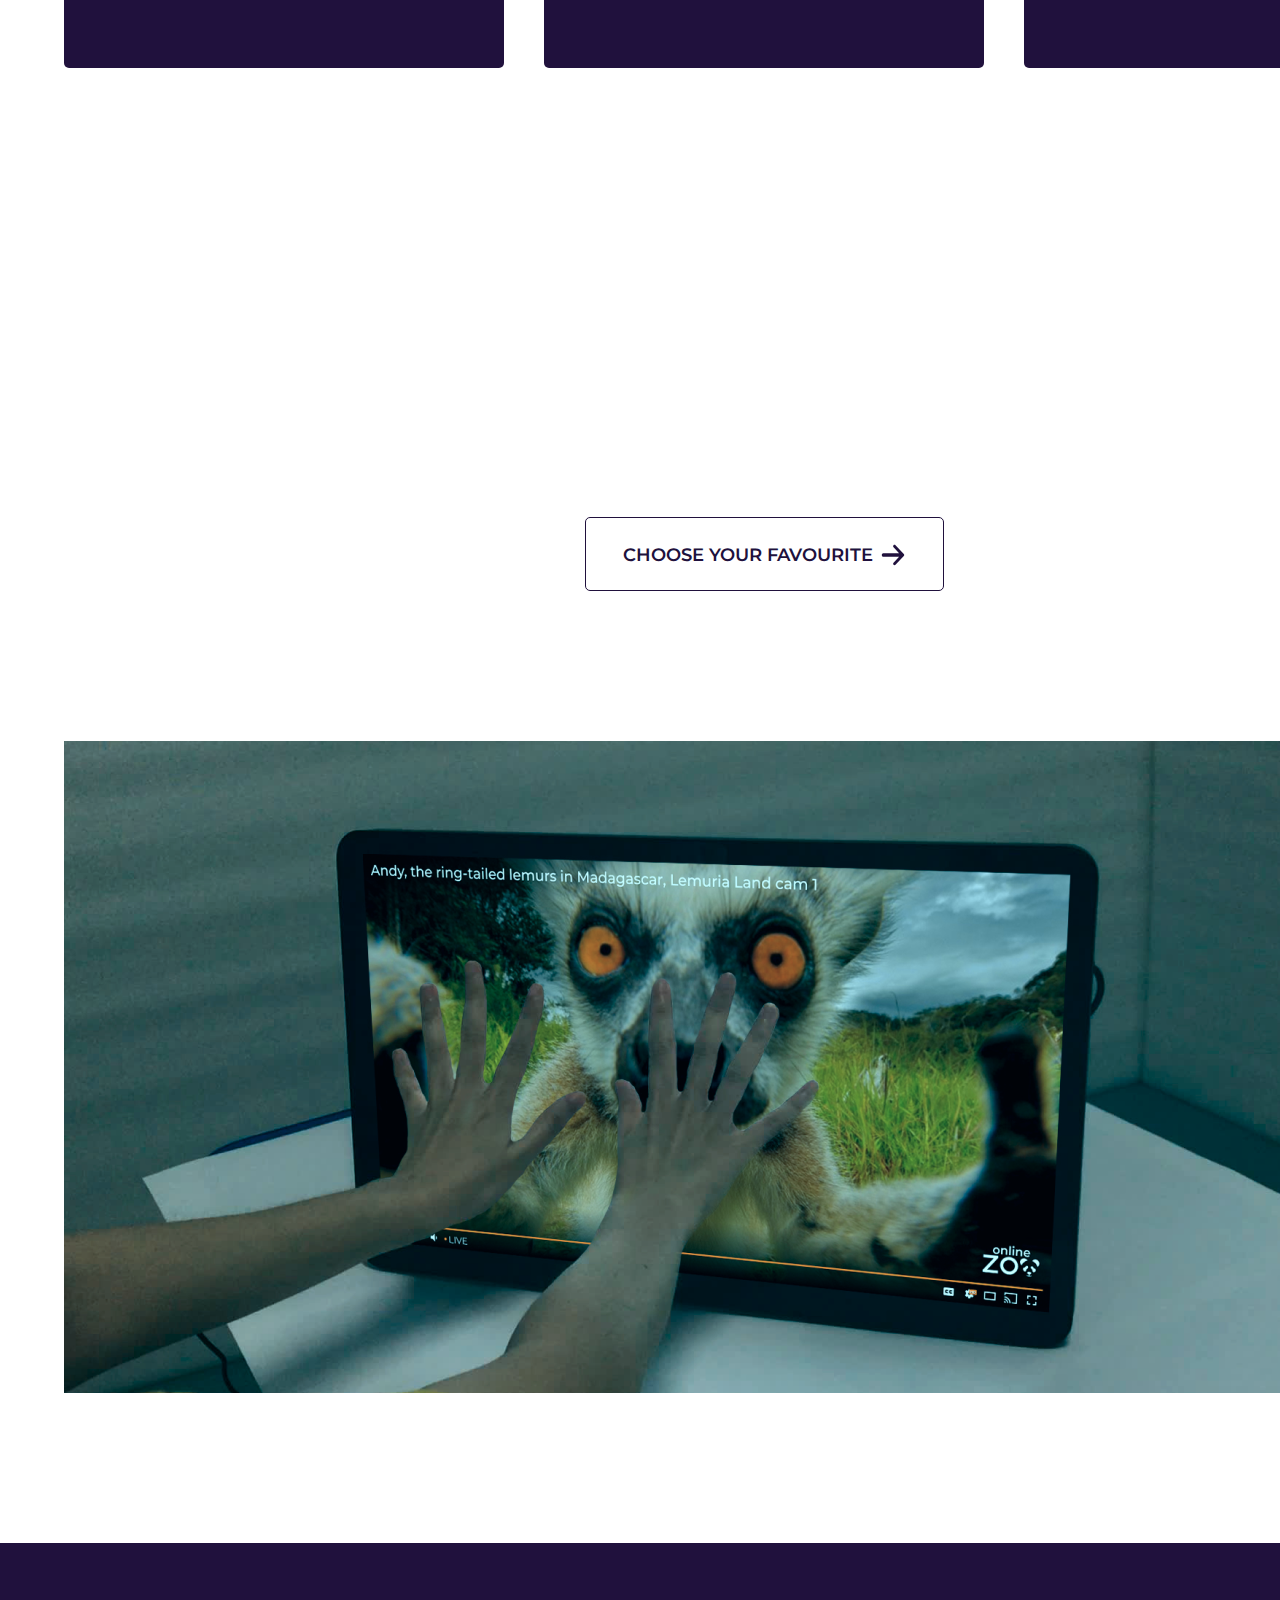
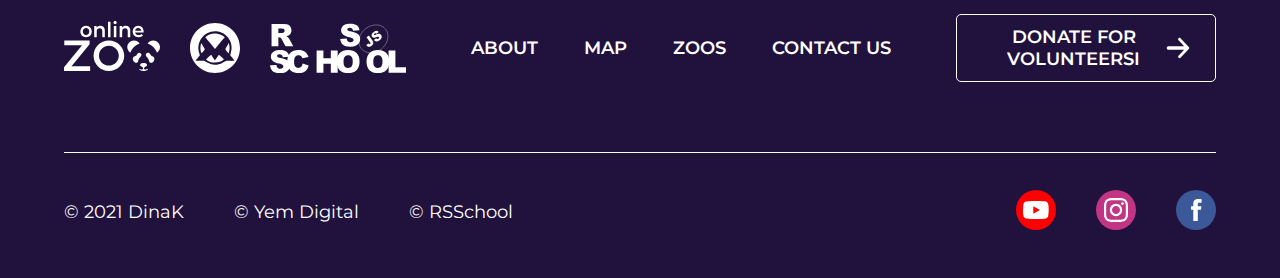
==== commit 4fca78ec: "add file responsive" ====
--- a/index.html
+++ b/index.html
@@ -6,6 +6,7 @@
     <meta name="viewport" content="width=device-width, initial-scale=1.0">
     <title>online-zoo</title>
     <link rel="stylesheet" href="style.css">
+    <link rel="stylesheet" href="responsive.css">
     <link href="https://fonts.googleapis.com/css?family=Montserrat:100,100i,200,200i,300,300i,400,400i,500,500i,600,600i,700,700i,800,800i,900,900i&display=swap&subset=cyrillic,cyrillic-ext,latin-ext" rel="stylesheet">
 </head>
 <body>
@@ -14,7 +15,7 @@
             <div class="logo"><a href="index.html"><img src="assets/Logo.svg" alt="logo-type"></a></div>
             <div class="navigation main_flex flex__jcontent_between flex__align-items_center">
                 <nav class="nav-menu">
-                    <ul class=" main_flex">
+                    <ul class="nav-menu-ul main_flex">
                         <li><a class="active" href="index.html">About</a></li>
                         <li><a href="map.html">map</a></li>
                         <li><a href="zoos_panda.html">Zoos</a></li>
@@ -30,7 +31,7 @@
                     </ul>
                 </div>
             </div>
-            </div>
+        </div>
     </header>
 
 
--- a/style.css
+++ b/style.css
@@ -965,7 +965,7 @@
 .btn-our {
   width: 359px;
   height: 74px;
-  padding: 26px 77.36px;
+  padding: 26px 75.36px;
   font-weight: 600;
   font-size: 18px;
   line-height: 22px;
@@ -1123,7 +1123,7 @@
   background-image: url('assets/panda-donate.png');
 }
 .donate-card2 .photo-animal-donate {
-  background-image: url('assets/tiger-donate.png');
+  background-image: url('assets/Feed tiger.png');
 }
 .donate-card3 .photo-animal-donate {
   background-image: url('assets/lemur-donate.png');
@@ -1285,17 +1285,19 @@
   text-transform: uppercase;
   color: #00A092;
   margin-bottom: 50px;
+  position: relative;
+  left: 0;
 }
 .wrap-zoos > .link-pay-donate {
   position: absolute;
-  right: 240px;
+  right: 500px;
   top: 45px;
 }
 .youtube-player {
   width: 1400px;
   height: 787px;
   position: relative;
-  left: 260px;
+  left: 480px;
   margin-bottom: 100px;
 }
 .zoos-title-video {
@@ -1425,4 +1427,56 @@
 #contact section {
   margin-bottom: 150px;
   width: 100%;
+}
+#contact section .right-block form input, #contact section .right-block form textarea {
+  width: 680px;
+  height: 60px;
+  border: 1px solid #000000;
+  box-sizing: border-box;
+  border-radius: 5px;
+  margin-bottom: 30px;
+}
+#contact section .right-block form textarea {
+  height: 200px;
+  margin-bottom: 67px;
+}
+#contact section .right-block form input::placeholder, #contact section .right-block form textarea::placeholder {
+  font-family: Montserrat;
+  font-style: normal;
+  font-weight: normal;
+  font-size: 18px;
+  line-height: 150%;
+  color: #969696;
+  padding: 17px 20px;
+}
+#contact section .right-block form h4 {
+  font-family: Montserrat;
+  font-style: normal;
+  font-weight: normal;
+  font-size: 18px;
+  line-height: 150%;
+  color: #000000;
+  margin-bottom: 10px;
+}
+#contact section .right-block form h4 span {
+  color: #00A092;
+}
+#contact section .right-block form button {
+  padding: 26px 45px;
+  width: 359px;
+  height: 74px;
+  background: #00A092;
+  border-radius: 5px;
+  font-family: Montserrat;
+  font-style: normal;
+  font-weight: 600;
+  font-size: 18px;
+  line-height: 22px;
+  text-transform: uppercase;
+  color: #FFFFFF;
+  border: none;
+}
+#contact section .right-block form button img {
+  margin-bottom: 0;
+  margin-left: 10px;
 }--- a/responsive.css
+++ b/responsive.css
@@ -0,0 +1,121 @@
+@media (max-width: 1400px) {
+    .wrapper {
+        width: 90%;
+    }
+    .images-welcome, .images-work {
+        width: 55%;
+        height: auto;
+    }
+    .content-pay-donate {
+        margin-right: 0px;
+        width: 40%;
+    }
+    .text-pay-donate {
+        width: 100%;
+    }
+    .photo-pay-donate {
+        width: 50%;
+        margin-right: 5px;
+    }
+    .donate-block-1 {
+        align-items: center;
+    }
+    .donate-block-1 > .photo-pay-donate {
+        background-repeat: no-repeat;
+    }
+    .donate {
+        width: 260px;
+        height: 68px;
+        padding-left: 25px;
+        padding-right: 25px;
+    }
+    .foot-logo {
+        gap: 30px;
+    }
+}
+
+@media (max-width: 1200px) {
+.welcome {
+    -webkit-flex-flow: column-reverse wrap;
+    flex-flow: column-reverse wrap;
+    align-items: flex-start;
+    -webkit-align-items: flex-start;
+    margin-bottom: 80px;
+}
+.work {
+    -webkit-flex-flow: column wrap;
+    flex-flow: column wrap;
+    align-items: flex-end;
+    -webkit-align-items: flex-end;
+}
+.title-content-work {
+    width: 60%;
+}
+.images-welcome, .images-work {
+    margin-bottom: 40px;
+}
+.images-welcome, .images-work {
+    width: 60%;
+}
+.content-donation {
+    width: 60%;
+}
+.title-text-donation, .content-text-donation {
+    max-width: 100%;
+}
+.first-row, .second-row {
+    gap: 15px;
+}
+#what-our-users-think .wrapper {
+    -webkit-flex-flow: row wrap;
+      flex-flow: row wrap;
+      position: relative;
+      padding-bottom: 100px;
+}
+.text-content-what-our {
+    margin-bottom: 50px;
+}
+.content-what-our {
+    
+}
+.btn-our {
+    position: absolute;
+    bottom: 0px;
+}
+.arrows-nav-what-our {
+    align-self: flex-end;
+    margin-right: 120px;
+}
+#Care-fro-animals-love .wrapper {
+    align-items: flex-start;
+    -webkit-align-items: flex-start;
+}
+.foot-logo img {
+    height: 30px;
+}
+.foot-logo .rs-sc-logo {
+    height: 35px;
+}
+.nav-menu-foot ul {
+    gap: 30px;
+}
+
+
+
+}
+
+@media (max-width: 1020px) {
+
+}
+@media (min-width: 375px) and (max-width: 767px) {}
+
+
+
+@media (min-width: 320px) and (max-width: 374px) {}
+
+
+
+
+
+
+}